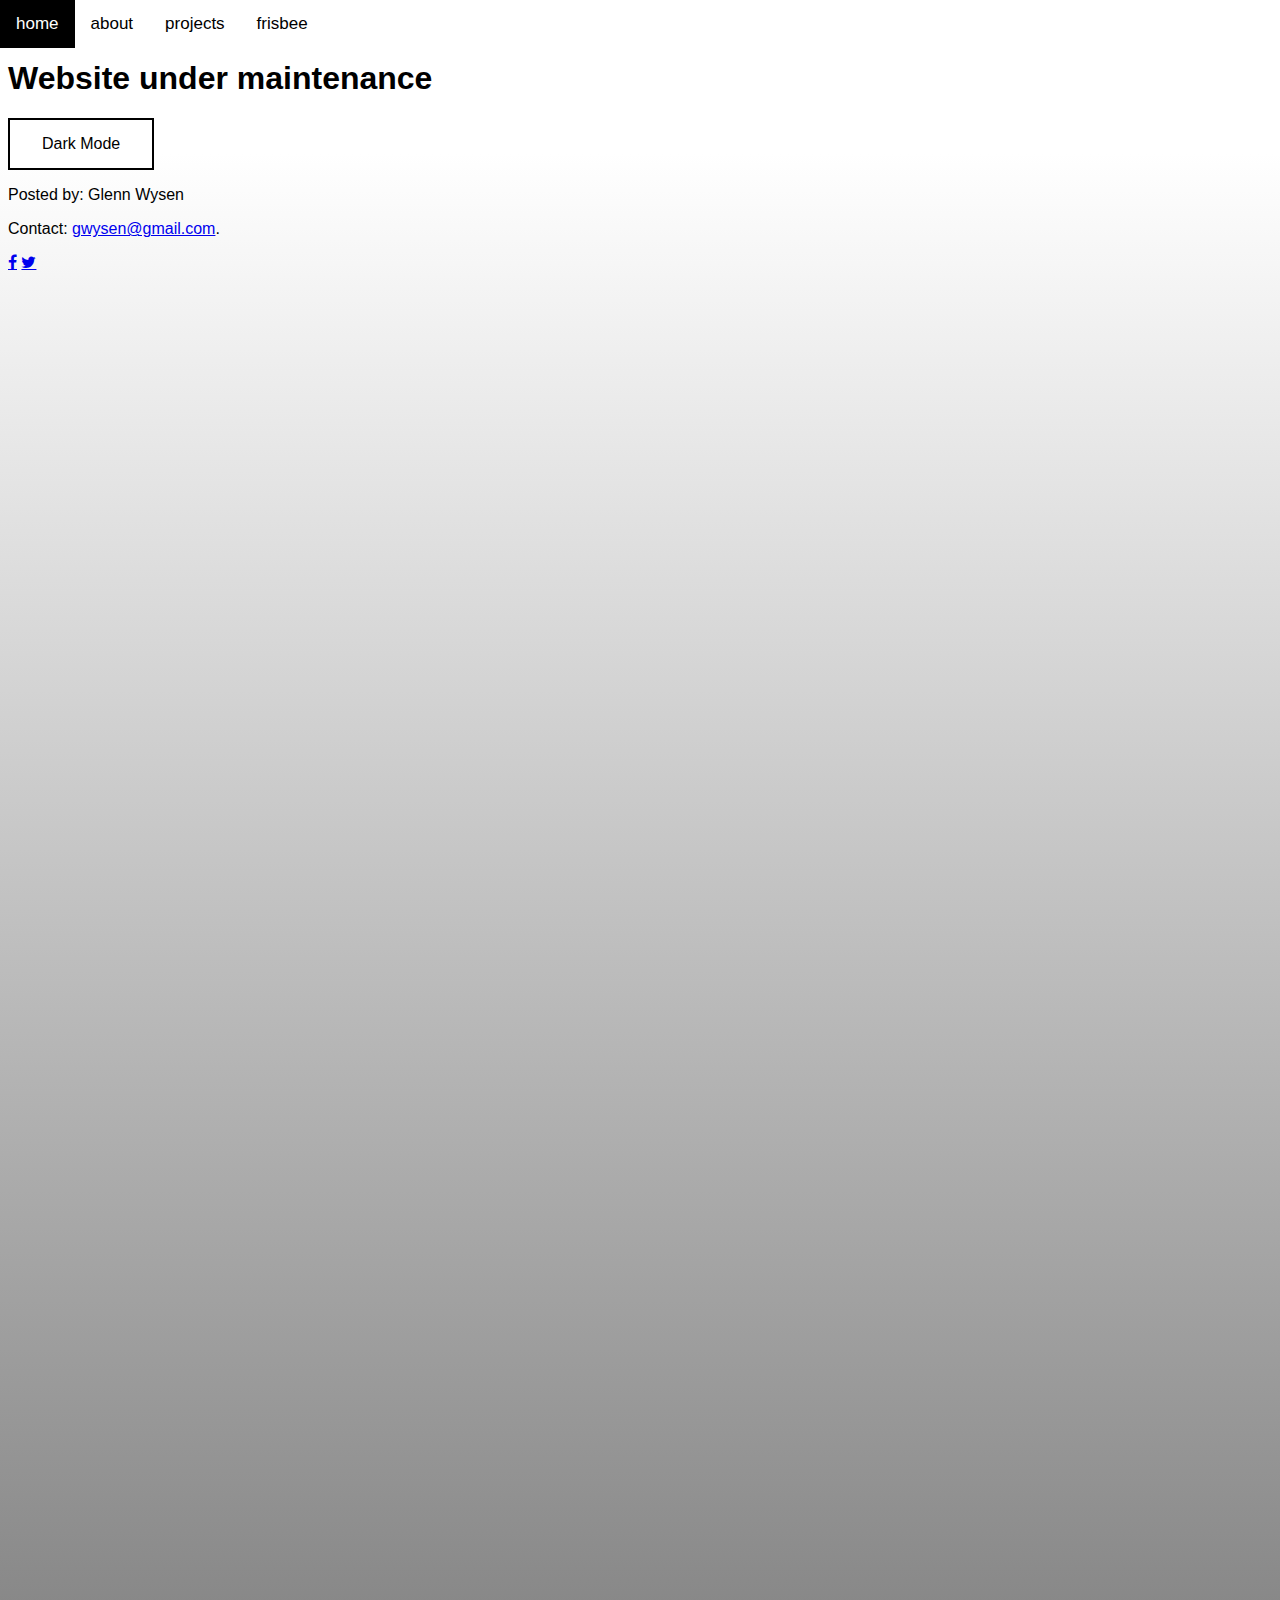
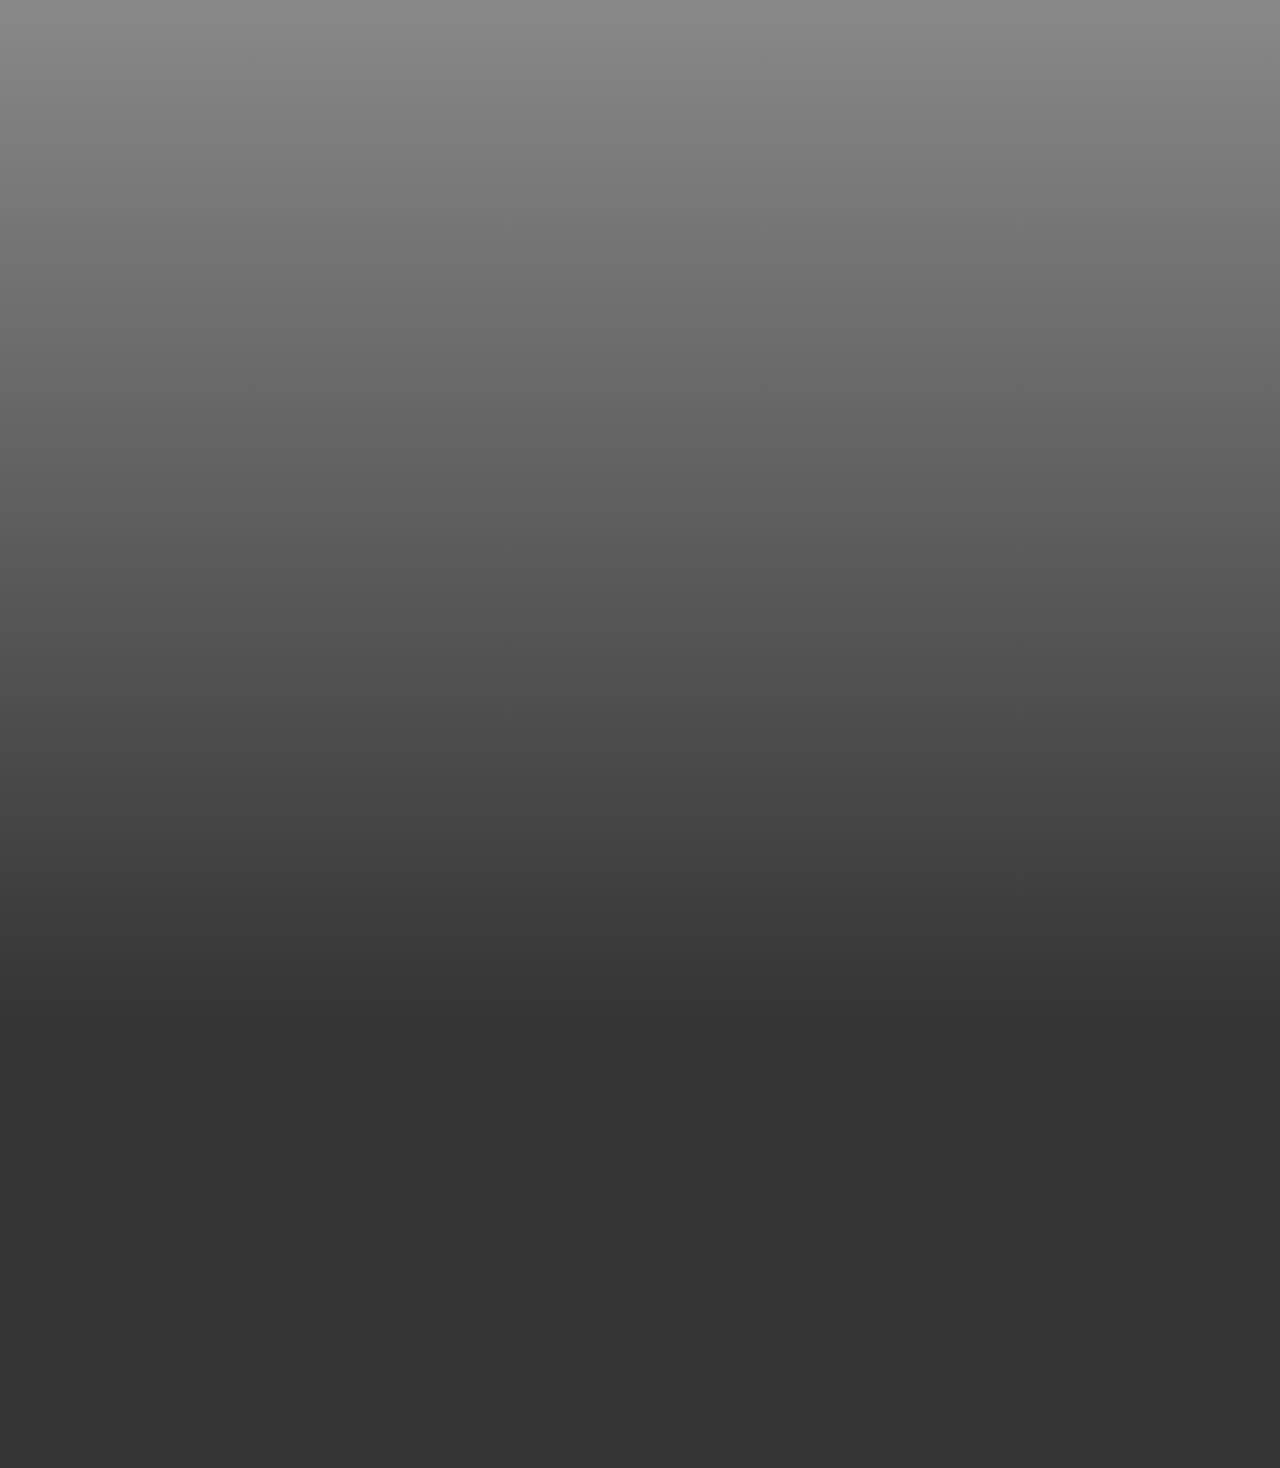
==== index.html @ 4a5d8e20 "added video, social media buttons, new dark mode" ====
<!DOCTYPE html>
<script src="app.js"></script>
<script type="text/javascript" src="styleswitcher.js"></script>
<html lang="en">
<head>
    <meta charset="UTF-8">
    <meta name="viewport" content="width=device-width, initial-scale=1.0">
    <meta http-equiv="X-UA-Compatible" content="ie=edge">
    <title>Glenn Wysen</title>
    <link rel="stylesheet" type="text/css" href="main.css" title="default" />
    <link rel="alternate stylesheet" type="text/css" href="main-dark.css" title="dark-mode" />
    <link rel="icon stylesheet" href="https://cdnjs.cloudflare.com/ajax/libs/font-awesome/4.7.0/css/font-awesome.min.css">
</head>
<body>

<!-- Nav bar -->
<link rel="burger stylesheet" href="https://cdnjs.cloudflare.com/ajax/libs/font-awesome/4.7.0/css/font-awesome.min.css">
<div class="topnav" id="myTopnav">
  <a href="index.html" class="active">home</a>
  <a href="about.html" class="inactive">about</a>
  <a href="projects.html" class="inactive">projects</a>
  <a href="frisbee.html" class="inactive">frisbee</a>
  <a href="javascript:void(0);" id="bars" class="icon" onclick="topNavResponsive()">
    <i class="fa fa-bars"></i>
  <!-- <div onscroll="topNavColor()"> -->
  </a>
</div>
<h1>Website under maintenance</h1>
<p id="date"></p>
<noscript>You need to enable JavaScript to view the full site.</noscript>

<button class="button" id="myButton" onclick="toggleMode()">Dark Mode</button>

<footer>
  <p>Posted by: Glenn Wysen</p>
  <p>Contact: <a href="mailto:gwysen@gmail.com">
  gwysen@gmail.com</a>.</p>
  <a href="#" class="fa social fa-facebook"></a>
  <a href="#" class="fa social fa-twitter"></a>
</footer>



</body>
</html>
---- main.css ----
/* CSS comments are just like multi-line JavaScript ones.*/
body {
    margin-top: 60px;
    font-family: helvetica;
    height: 3000px; /* Used to enable scrolling */
    background-image: url("images/blackbottom.png"), linear-gradient(#ffffff 5%, #353535 85.3%);
    background-repeat: no-repeat;
    background-position: right bottom;
  }
  
body.dark-mode {
  background-image: url("images/whitebottom.png"), linear-gradient(#000000 5%, #AEAEAE 85.3%);
  color: white;
}

ul {
    font-family: monospace;
  }
li {
  list-style: circle;
}

.list {
  list-style: square;
}

#date {
  font-size: 12px;
  font-style: italic;
  font-weight: bold;
}

/* Add a white background color to the top navigation */
.topnav {
  background-color: rgb(255, 255, 255);
  overflow: hidden;
  position: fixed;
  top: 0;
  left: 0;
  width: 100%;
}

/* Style the links inside the navigation bar */
.topnav a {
  float: left;
  display: block;
  color: #000000;
  text-align: center;
  padding: 14px 16px;
  text-decoration: none;
  font-size: 17px;
}

/* Change the color of links on hover */
.topnav a:hover {
  background-color: #ddd;
  color: black;
}

/* Add an active class to highlight the current page */
.topnav a.active {
  background-color: black;
  color: white;
}

.topnav .icon {
  display: none;
}

/* The "responsive" class is added to the topnav with JavaScript when the user clicks on the icon. This class makes the topnav look good on small screens (display the links vertically instead of horizontally) */
@media screen and (max-width: 600px) {
  .topnav a:not(:first-child) {display: none;}
  .topnav a:first-child {
    background-color: black;
    color: white;
  }
  .topnav a.icon {
    float: right;
    display: block;
  }
  .topnav.responsive {
    position: fixed;
    background-color: rgb(0, 0, 0);
    width: 100%;
  }
  .topnav.responsive a.active {
    font-weight: 900;
  }
  .topnav.responsive a.icon {
    position: fixed;
    right: 0;
    top: 0;
    color: white;
    margin-right: 0px;
  }
  .topnav.responsive a.icon:hover{
    background-color: rgb(54, 54, 54);
    color: white;
  }
  .topnav.responsive a {
    float: none;
    display: block;
    text-align: right;
    margin-right: 55px;
    color: white;
  }
  .topnav.responsive a:hover {
    background-color: rgb(53, 53, 53);
    color: rgb(255, 255, 255);
  }
}

.button {
  background-color: rgb(255, 255, 255);
  border: 2px solid rgb(0, 0, 0);
  color: rgb(0, 0, 0);
  padding: 15px 32px;
  text-align: center;
  text-decoration: none;
  display: inline-block;
  font-size: 16px;
  transition-duration: 0.4s;
}
.button:hover {
  background-color: rgb(0, 0, 0); 
  color: white;
}
.button.dark-mode {
  background-color: rgb(0, 0, 0);
  border: 2px solid rgb(255, 255, 255);
  color: rgb(255, 255, 255);
  padding: 15px 32px;
  text-align: center;
  text-decoration: none;
  display: inline-block;
  font-size: 16px;
  transition-duration: 0.4s;
}
.button.dark-mode:hover {
  background-color: rgb(255, 255, 255);
  color: rgb(0, 0, 0);
}


/* .myVideo{ 
  height: 500px;
}

.myVideo video{ 
  width: 100%;
  height: auto;
  position: absolute;
  left: 0;
  top: 0;
  z-index: -999;
} */
---- main-dark.css ----
:root {
  --offBlack: #222222;
}

body {
    margin-top: 60px;
    font-family: helvetica;
    height: 3000px; /* Used to enable scrolling */
    background-image: url("images/darkbottom.png"), linear-gradient(var(--offBlack) 5%, #767676 85.3%);
    background-repeat: no-repeat;
    background-position: right bottom;
    position: relative;
    color: white;
  }
ul {
  font-family: monospace;
}
li {
  list-style: circle;
}

.list {
  list-style: square;
}

#date {
  font-size: 12px;
  font-style: italic;
  font-weight: bold;
}

/* Add a white background color to the top navigation */
.topnav {
  background-color: var(--offBlack);
  overflow: hidden;
  position: fixed;
  top: 0;
  left: 0;
  width: 100%;
}

/* Style the links inside the navigation bar */
.topnav a {
  float: left;
  display: block;
  color: #ffffff;
  text-align: center;
  padding: 14px 16px;
  text-decoration: none;
  font-size: 17px;
}

/* Change the color of links on hover */
.topnav a:hover {
  background-color: var(--offBlack);
  color: rgb(255, 255, 255);
}

/* Add an active class to highlight the current page */
.topnav a.active {
  background-color: rgb(255, 255, 255);
  color: var(--offBlack);
}

.topnav .icon {
  display: none;
}

/* The "responsive" class is added to the topnav with JavaScript when the user clicks on the icon. This class makes the topnav look good on small screens (display the links vertically instead of horizontally) */
@media screen and (max-width: 600px) {
  .topnav a:not(:first-child) {display: none;}
  .topnav a:first-child {
    background-color: var(--offBlack);
    color: white;
  }
  .topnav a.icon {
    float: right;
    display: block;
  }
  .topnav.responsive {
    position: fixed;
    background-color: var(--offBlack);
    width: 100%;
  }
  .topnav.responsive a.active {
    font-weight: 900;
  }
  .topnav.responsive a.icon {
    position: fixed;
    right: 0;
    top: 0;
    color: white;
    margin-right: 0px;
  }
  .topnav.responsive a.icon:hover{
    background-color: rgb(54, 54, 54);
    color: white;
  }
  .topnav.responsive a {
    float: none;
    display: block;
    text-align: right;
    margin-right: 55px;
    color: white;
  }
  .topnav.responsive a:hover {
    background-color: rgb(53, 53, 53);
    color: rgb(255, 255, 255);
  }
}

.button {
  background-color: var(--offBlack);
  border: 2px solid rgb(255, 255, 255);
  padding: 15px 32px;
  color: white;
  text-align: center;
  text-decoration: none;
  display: inline-block;
  font-size: 16px;
  transition-duration: 0.4s;
  position: absolute;
  bottom: 0;
  right: 0;
  z-index: 1;
}
.button:hover {
  background-color: rgb(255, 255, 255);
  color: var(--offBlack);
}

footer {
  position: absolute;
  text-align: center;
  bottom:0;
  width: 100%;
  z-index: 0;
}

.myVideo{ 
  height: 500px;
}

.myVideo video{ 
  width: 100%;
  height: auto;
  position: absolute;
  left: 0;
  top: 0;
  z-index: -999;
}

.fa.social {
  padding: 20px;
  width: 20px;
  text-align: center;
  text-decoration: none;
  background: var(--offBlack);
  border-radius: 50%;
  color: white;
}

.fa:hover {
  opacity: 0.7;
}
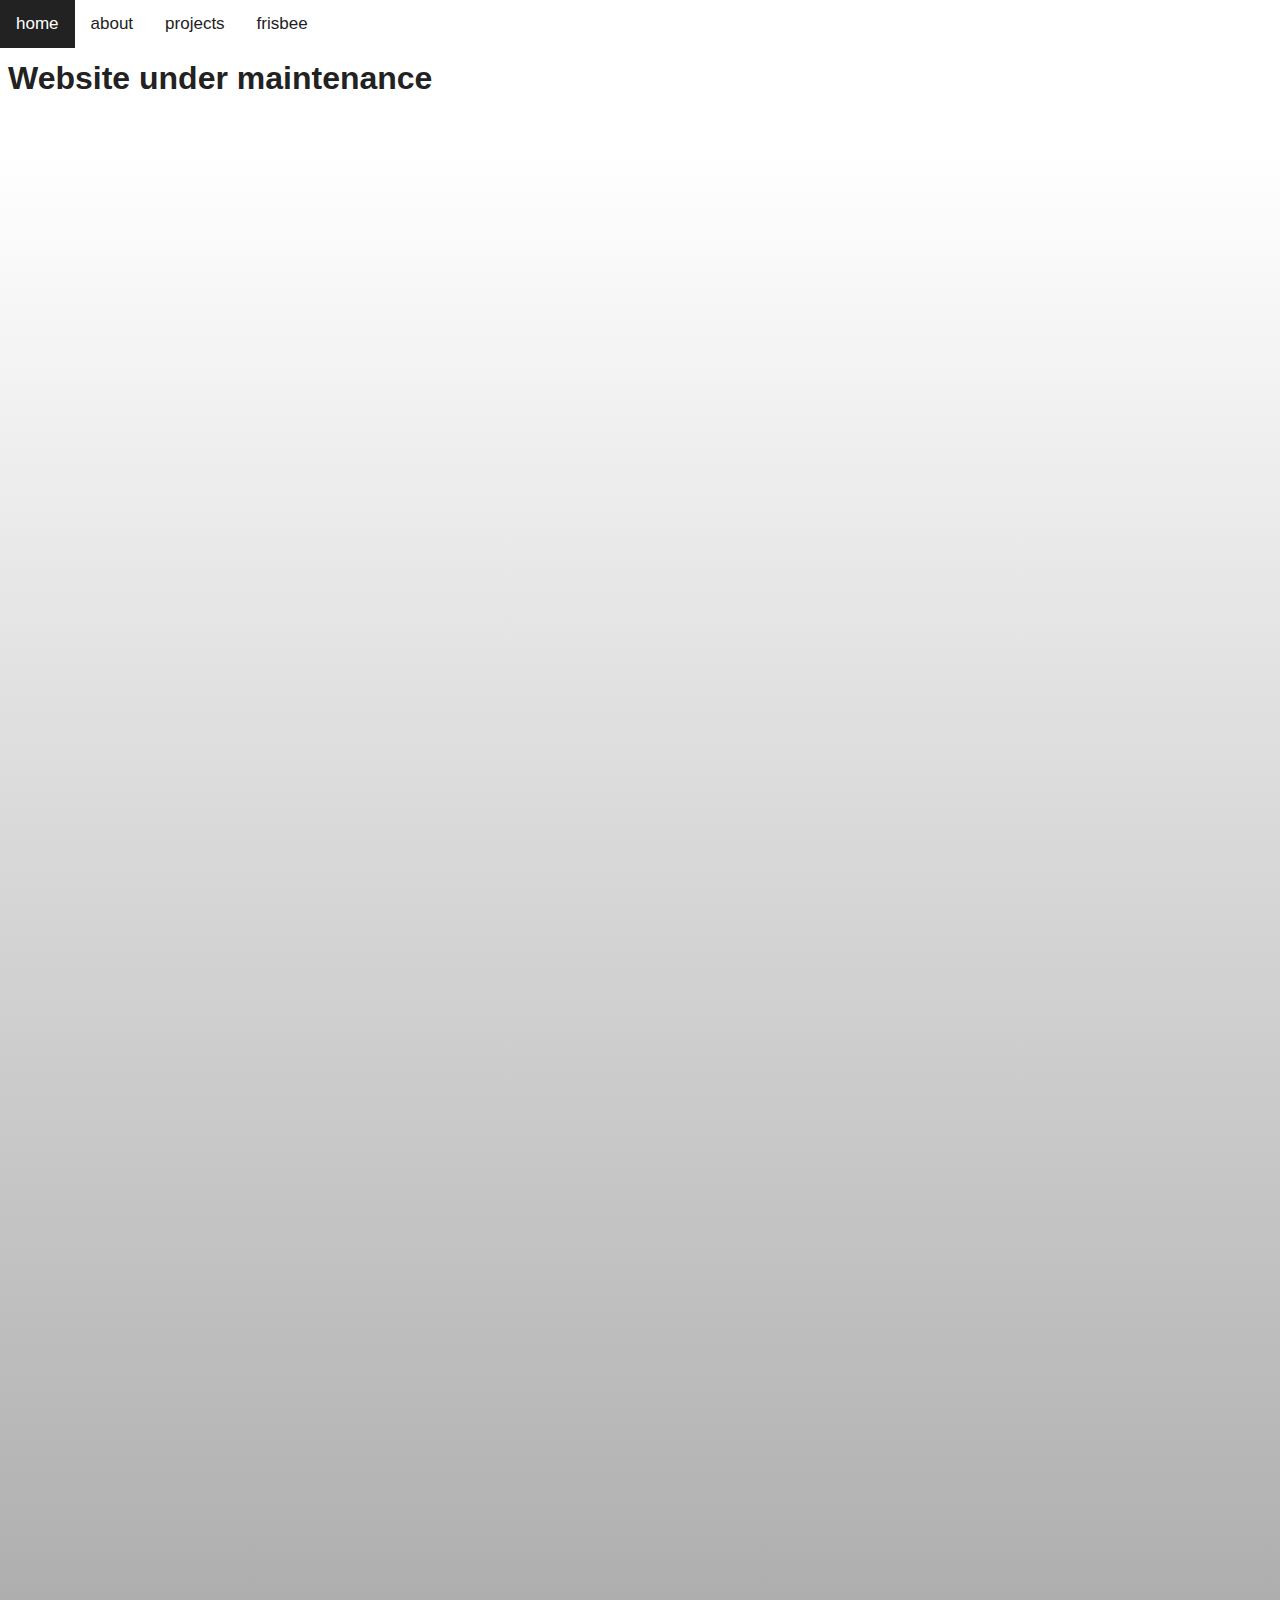
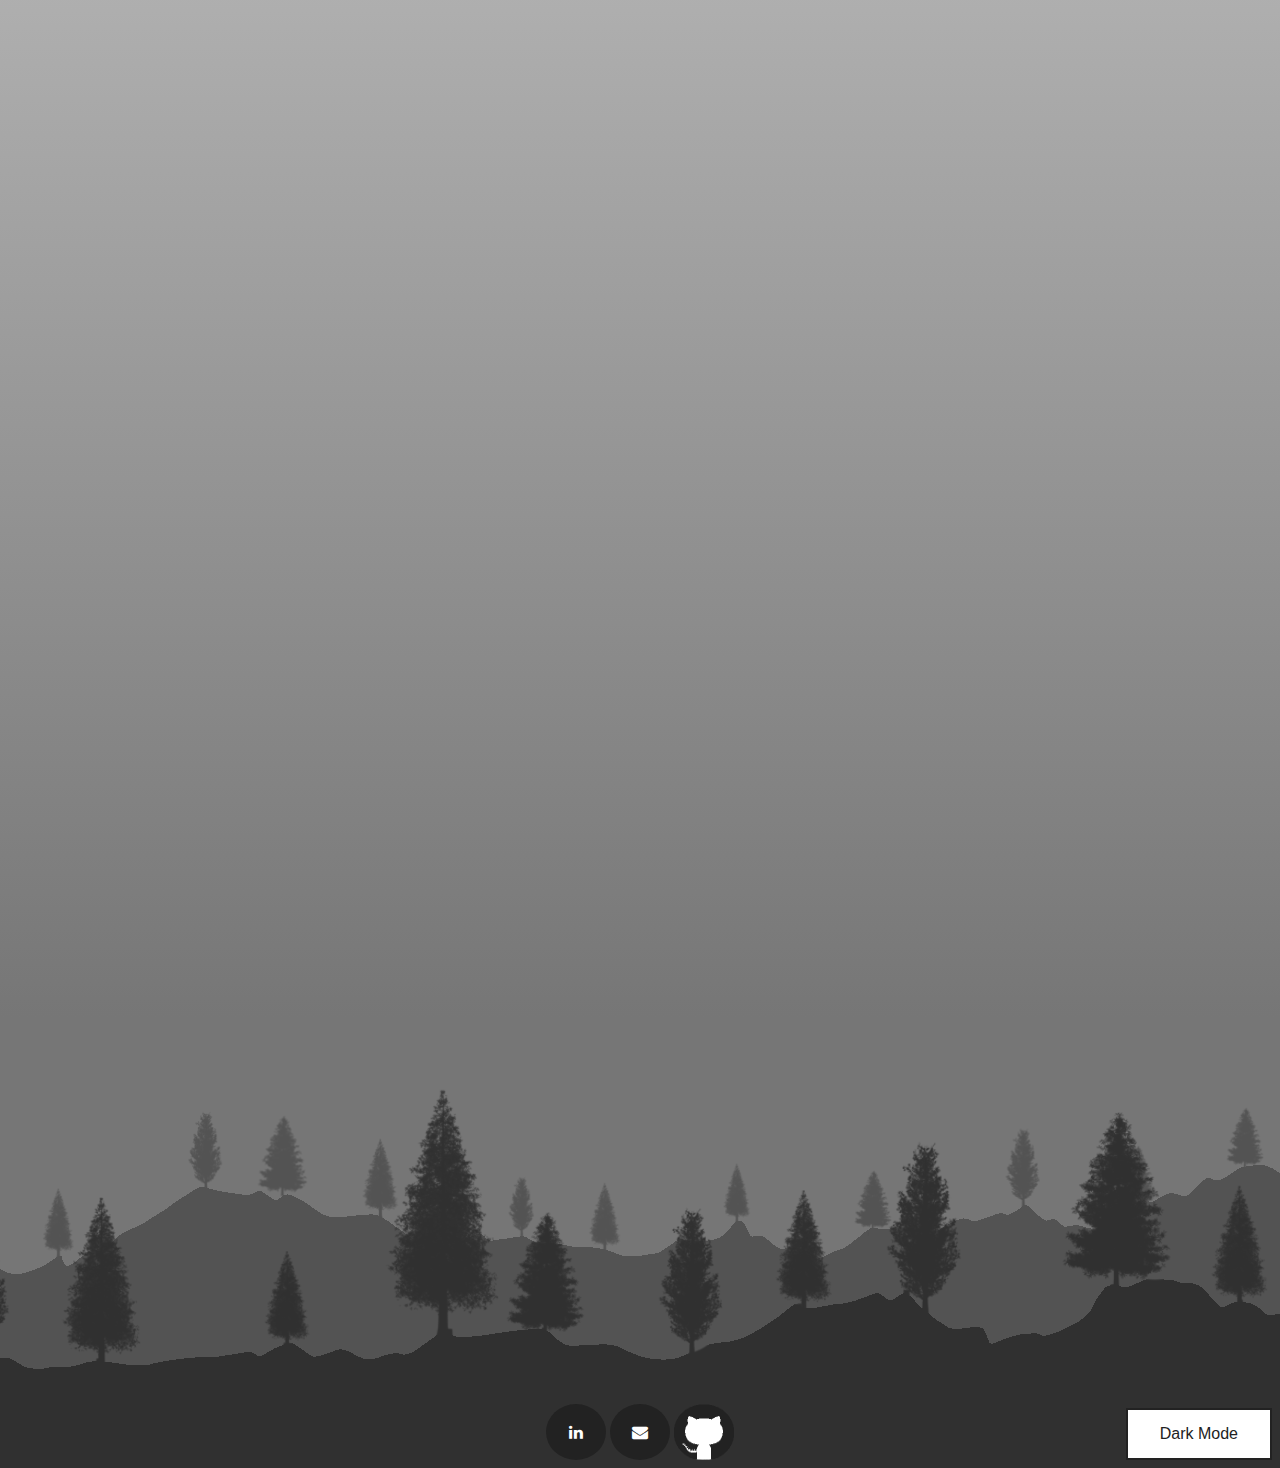
==== commit 7fd4cd24: "fixed dark mode, added social, shortened friz vid" ====
--- a/index.html
+++ b/index.html
@@ -1,6 +1,5 @@
 <!DOCTYPE html>
 <script src="app.js"></script>
-<script type="text/javascript" src="styleswitcher.js"></script>
 <html lang="en">
 <head>
     <meta charset="UTF-8">
@@ -11,8 +10,8 @@
     <link rel="alternate stylesheet" type="text/css" href="main-dark.css" title="dark-mode" />
     <link rel="icon stylesheet" href="https://cdnjs.cloudflare.com/ajax/libs/font-awesome/4.7.0/css/font-awesome.min.css">
 </head>
+
 <body>
-
 <!-- Nav bar -->
 <link rel="burger stylesheet" href="https://cdnjs.cloudflare.com/ajax/libs/font-awesome/4.7.0/css/font-awesome.min.css">
 <div class="topnav" id="myTopnav">
@@ -26,20 +25,15 @@
   </a>
 </div>
 <h1>Website under maintenance</h1>
-<p id="date"></p>
 <noscript>You need to enable JavaScript to view the full site.</noscript>
 
 <button class="button" id="myButton" onclick="toggleMode()">Dark Mode</button>
 
-<footer>
-  <p>Posted by: Glenn Wysen</p>
-  <p>Contact: <a href="mailto:gwysen@gmail.com">
-  gwysen@gmail.com</a>.</p>
-  <a href="#" class="fa social fa-facebook"></a>
-  <a href="#" class="fa social fa-twitter"></a>
+<footer id='myFooter'>
+  <a href="https://www.linkedin.com/in/glenn-wysen-4172a2159/" class="fa social fa-linkedin"></a>
+  <a href="mailto:gwysen@gmail.com" class="fa social fa-envelope"></a>
+  <a id='github' href="https://github.com/glenn2763"><img alt="github" src="images/github.png" width="60" height='56'></a>
 </footer>
-
-
 
 </body>
 </html>--- a/main.css
+++ b/main.css
@@ -1,21 +1,20 @@
-/* CSS comments are just like multi-line JavaScript ones.*/
+:root {
+  --offBlack: #222222;
+}
+
 body {
     margin-top: 60px;
     font-family: helvetica;
     height: 3000px; /* Used to enable scrolling */
-    background-image: url("images/blackbottom.png"), linear-gradient(#ffffff 5%, #353535 85.3%);
+    background-image: url("images/darkbottom.png"), linear-gradient(#ffffff 5%, #767676 85.3%);
     background-repeat: no-repeat;
     background-position: right bottom;
+    position: relative;
+    color: var(--offBlack);
   }
-  
-body.dark-mode {
-  background-image: url("images/whitebottom.png"), linear-gradient(#000000 5%, #AEAEAE 85.3%);
-  color: white;
+ul {
+  font-family: monospace;
 }
-
-ul {
-    font-family: monospace;
-  }
 li {
   list-style: circle;
 }
@@ -44,7 +43,7 @@
 .topnav a {
   float: left;
   display: block;
-  color: #000000;
+  color: var(--offBlack);
   text-align: center;
   padding: 14px 16px;
   text-decoration: none;
@@ -54,12 +53,12 @@
 /* Change the color of links on hover */
 .topnav a:hover {
   background-color: #ddd;
-  color: black;
+  color: var(--offBlack);
 }
 
 /* Add an active class to highlight the current page */
 .topnav a.active {
-  background-color: black;
+  background-color: var(--offBlack);
   color: white;
 }
 
@@ -67,11 +66,15 @@
   display: none;
 }
 
-/* The "responsive" class is added to the topnav with JavaScript when the user clicks on the icon. This class makes the topnav look good on small screens (display the links vertically instead of horizontally) */
+/* The "responsive" class is added to the topnav with JavaScript when the user clicks on the icon. This class makes the topnav 
+look good on small screens (display the links vertically instead of horizontally) */
 @media screen and (max-width: 600px) {
+  #myFooter {
+    text-align: left;
+  }
   .topnav a:not(:first-child) {display: none;}
   .topnav a:first-child {
-    background-color: black;
+    background-color: var(--offBlack);
     color: white;
   }
   .topnav a.icon {
@@ -80,7 +83,7 @@
   }
   .topnav.responsive {
     position: fixed;
-    background-color: rgb(0, 0, 0);
+    background-color: var(--offBlack);
     width: 100%;
   }
   .topnav.responsive a.active {
@@ -112,37 +115,33 @@
 
 .button {
   background-color: rgb(255, 255, 255);
-  border: 2px solid rgb(0, 0, 0);
-  color: rgb(0, 0, 0);
+  border: 2px solid var(--offBlack);
+  color: var(--offBlack);
   padding: 15px 32px;
   text-align: center;
   text-decoration: none;
   display: inline-block;
   font-size: 16px;
   transition-duration: 0.4s;
+  position: absolute;
+  bottom: 0;
+  right: 0;
+  z-index: 1;
 }
 .button:hover {
-  background-color: rgb(0, 0, 0); 
+  background-color: var(--offBlack); 
   color: white;
 }
-.button.dark-mode {
-  background-color: rgb(0, 0, 0);
-  border: 2px solid rgb(255, 255, 255);
-  color: rgb(255, 255, 255);
-  padding: 15px 32px;
+
+footer {
+  position: absolute;
   text-align: center;
-  text-decoration: none;
-  display: inline-block;
-  font-size: 16px;
-  transition-duration: 0.4s;
-}
-.button.dark-mode:hover {
-  background-color: rgb(255, 255, 255);
-  color: rgb(0, 0, 0);
+  bottom: 0;
+  width: 100%;
+  z-index: 0;
 }
 
-
-/* .myVideo{ 
+.myVideo{ 
   height: 500px;
 }
 
@@ -153,4 +152,24 @@
   left: 0;
   top: 0;
   z-index: -999;
-} */+}
+
+.fa.social {
+  padding: 20px;
+  width: 20px;
+  text-align: center;
+  text-decoration: none;
+  background: var(--offBlack);
+  border-radius: 50%;
+  color: white;
+}
+#github {
+  position: relative;
+  bottom: -22px;
+}
+#github:hover {
+  opacity: 0.7;
+}
+.fa:hover {
+  opacity: 0.7;
+}
--- a/main-dark.css
+++ b/main-dark.css
@@ -68,8 +68,15 @@
 
 /* The "responsive" class is added to the topnav with JavaScript when the user clicks on the icon. This class makes the topnav look good on small screens (display the links vertically instead of horizontally) */
 @media screen and (max-width: 600px) {
+  #myFooter {
+    text-align: left;
+  }
   .topnav a:not(:first-child) {display: none;}
   .topnav a:first-child {
+    background-color: white;
+    color: var(--offBlack);
+  }
+  .topnav.responsive a:first-child {
     background-color: var(--offBlack);
     color: white;
   }
@@ -84,6 +91,8 @@
   }
   .topnav.responsive a.active {
     font-weight: 900;
+    background: var(--offBlack);
+    color: white;
   }
   .topnav.responsive a.icon {
     position: fixed;
@@ -159,7 +168,13 @@
   border-radius: 50%;
   color: white;
 }
-
+#github {
+  position: relative;
+  bottom: -22px;
+}
+#github:hover {
+  opacity: 0.7;
+}
 .fa:hover {
   opacity: 0.7;
 }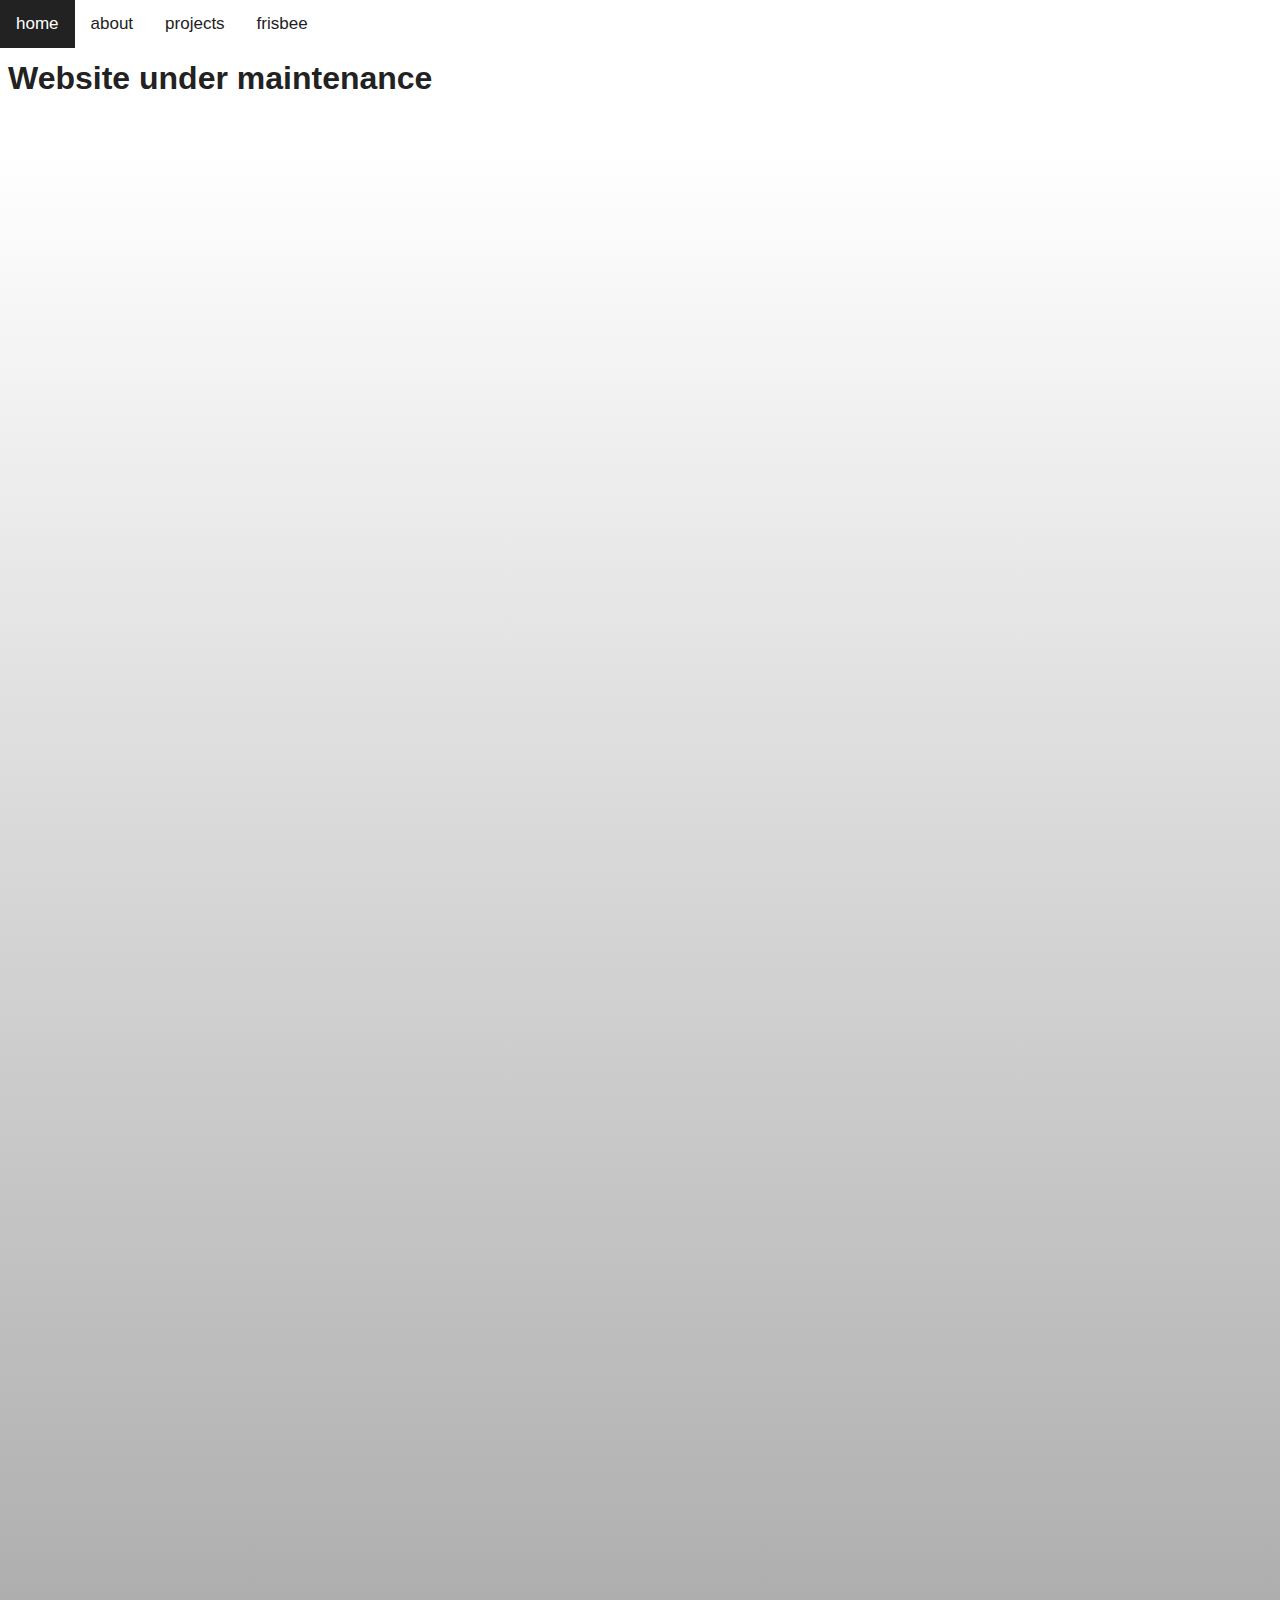
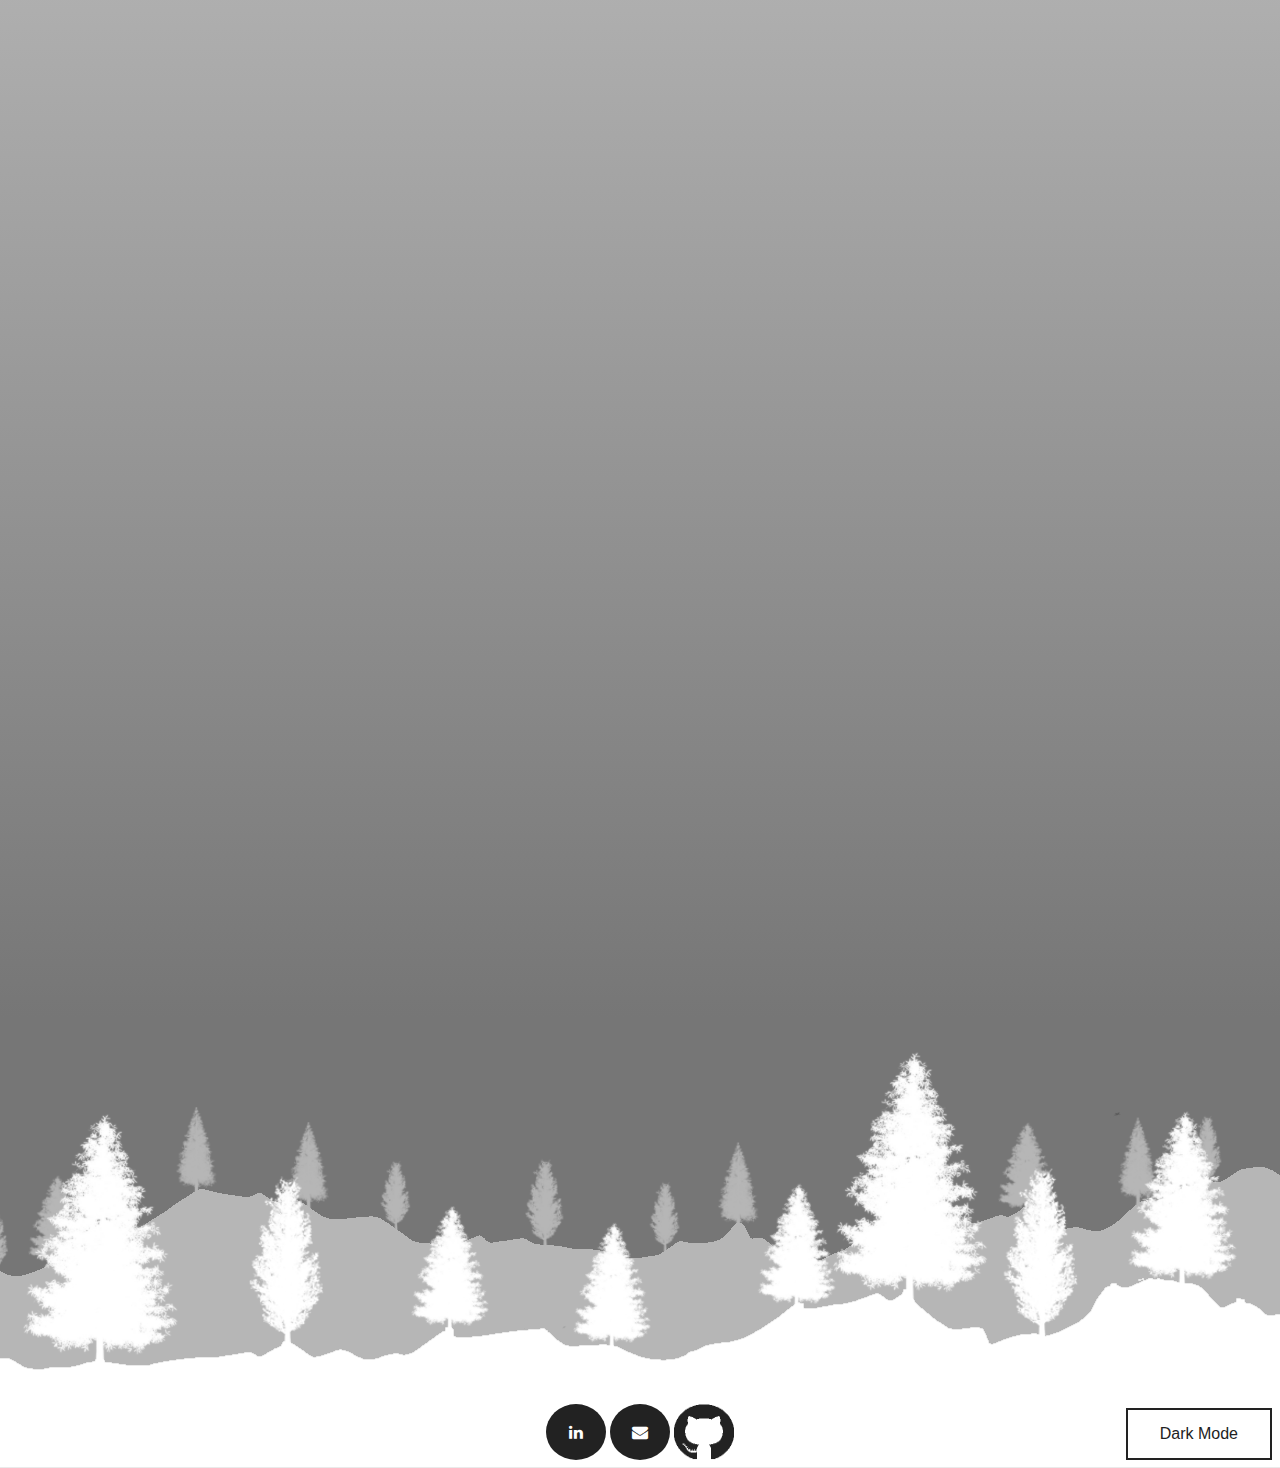
==== commit b663cee2: "added favicon and consistent bacground scroll" ====
--- a/index.html
+++ b/index.html
@@ -1,5 +1,4 @@
 <!DOCTYPE html>
-<script src="app.js"></script>
 <html lang="en">
 <head>
     <meta charset="UTF-8">
@@ -9,6 +8,9 @@
     <link rel="stylesheet" type="text/css" href="main.css" title="default" />
     <link rel="alternate stylesheet" type="text/css" href="main-dark.css" title="dark-mode" />
     <link rel="icon stylesheet" href="https://cdnjs.cloudflare.com/ajax/libs/font-awesome/4.7.0/css/font-awesome.min.css">
+    <script src="app.js"></script>
+    <link rel="shortcut icon" href="images/favicon.ico"> 
+    <link rel="apple-touch-icon" href="images/favicon.ico"> 
 </head>
 
 <body>
@@ -35,5 +37,7 @@
   <a id='github' href="https://github.com/glenn2763"><img alt="github" src="images/github.png" width="60" height='56'></a>
 </footer>
 
+<script>checkButton()</script>
+
 </body>
 </html>--- a/main.css
+++ b/main.css
@@ -6,12 +6,19 @@
     margin-top: 60px;
     font-family: helvetica;
     height: 3000px; /* Used to enable scrolling */
-    background-image: url("images/darkbottom.png"), linear-gradient(#ffffff 5%, #767676 85.3%);
+    background: white;
+    background-image: url("images/whitebottom.png"), linear-gradient(#ffffff 5%, #767676 85.3%);
     background-repeat: no-repeat;
     background-position: right bottom;
     position: relative;
     color: var(--offBlack);
-  }
+}
+
+body.vidBody {
+  margin-left: 0;
+  margin-right: 0;
+}
+
 ul {
   font-family: monospace;
 }
--- a/main-dark.css
+++ b/main-dark.css
@@ -5,13 +5,20 @@
 body {
     margin-top: 60px;
     font-family: helvetica;
-    height: 3000px; /* Used to enable scrolling */
-    background-image: url("images/darkbottom.png"), linear-gradient(var(--offBlack) 5%, #767676 85.3%);
+    height: 3000px; 
+    background: var(--offBlack);
+    background-image: url("images/22bottom.png"), linear-gradient(var(--offBlack) 5%, #767676 85.3%);
     background-repeat: no-repeat;
     background-position: right bottom;
     position: relative;
     color: white;
-  }
+}
+
+body.vidBody {
+  margin-left: 0;
+  margin-right: 0;
+}
+
 ul {
   font-family: monospace;
 }
@@ -146,11 +153,11 @@
   z-index: 0;
 }
 
-.myVideo{ 
+.myVideo { 
   height: 500px;
 }
 
-.myVideo video{ 
+.myVideo video { 
   width: 100%;
   height: auto;
   position: absolute;
@@ -177,4 +184,4 @@
 }
 .fa:hover {
   opacity: 0.7;
-}+}
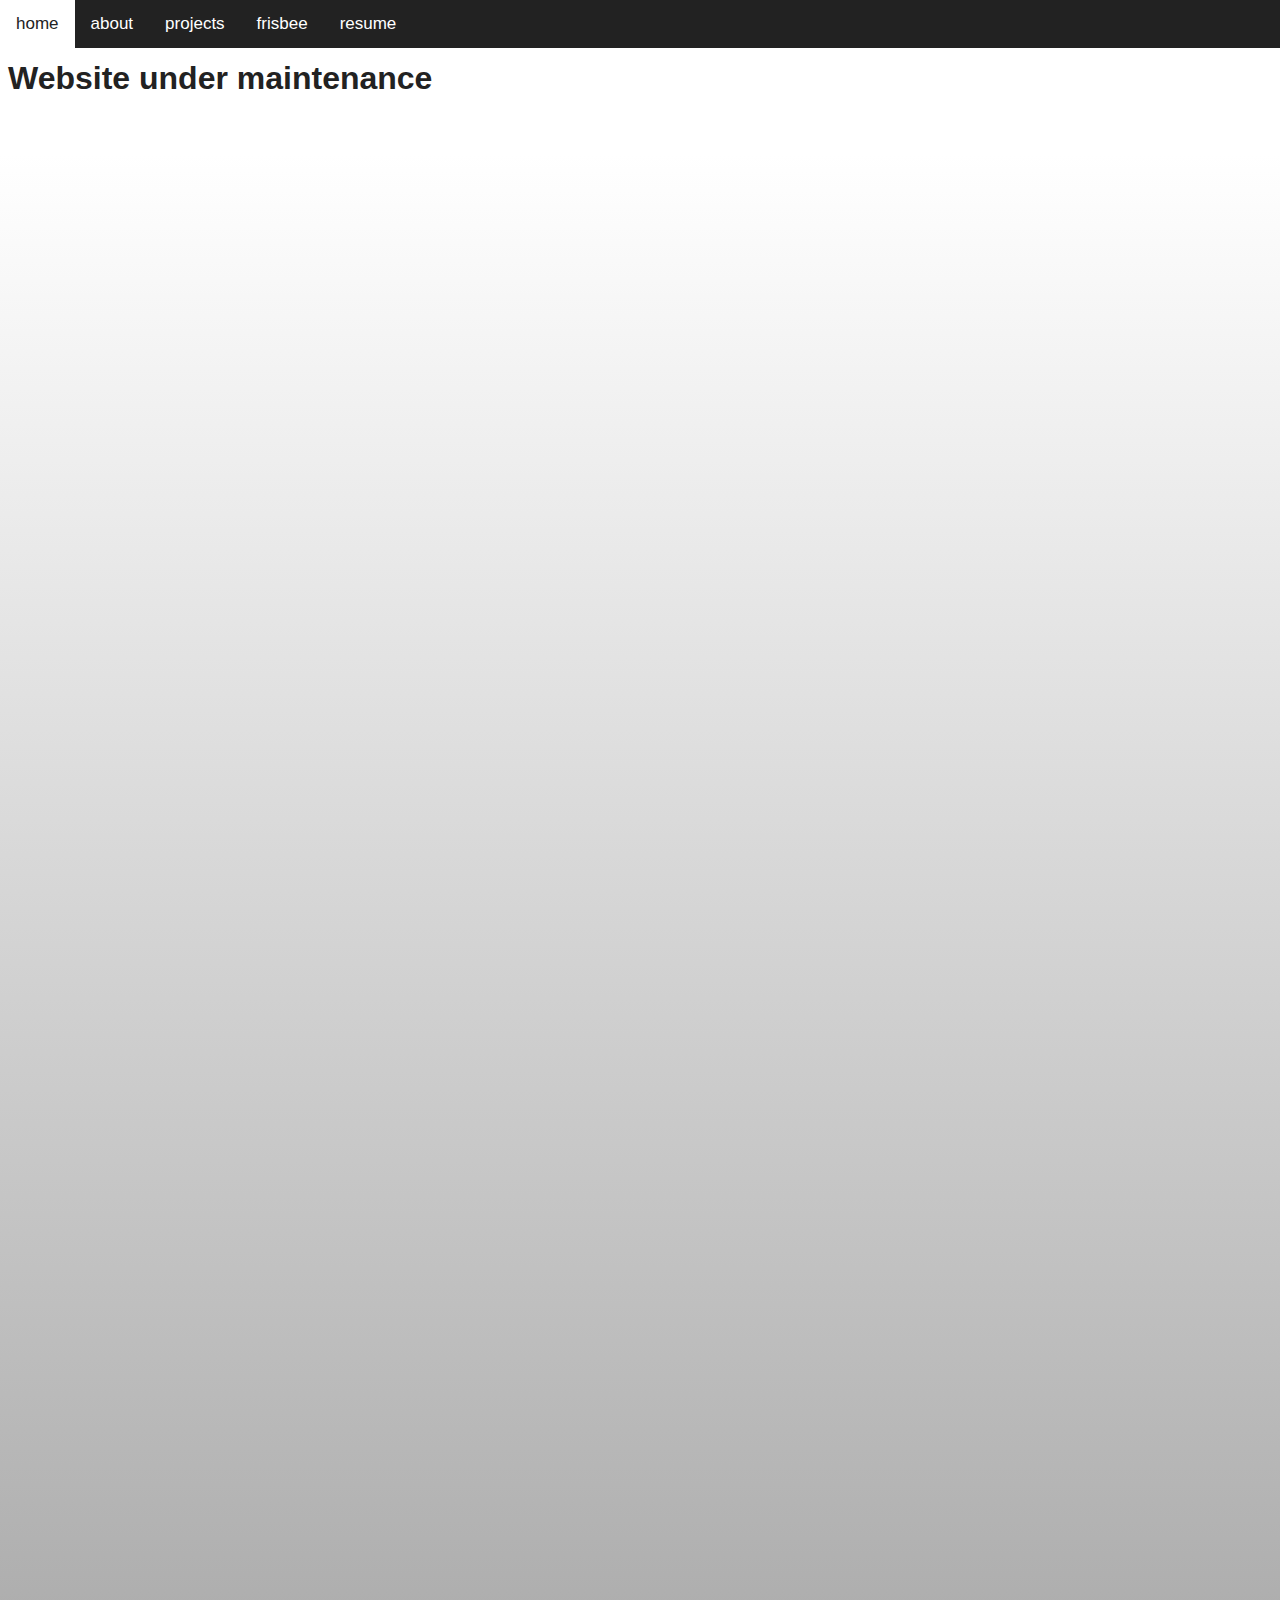
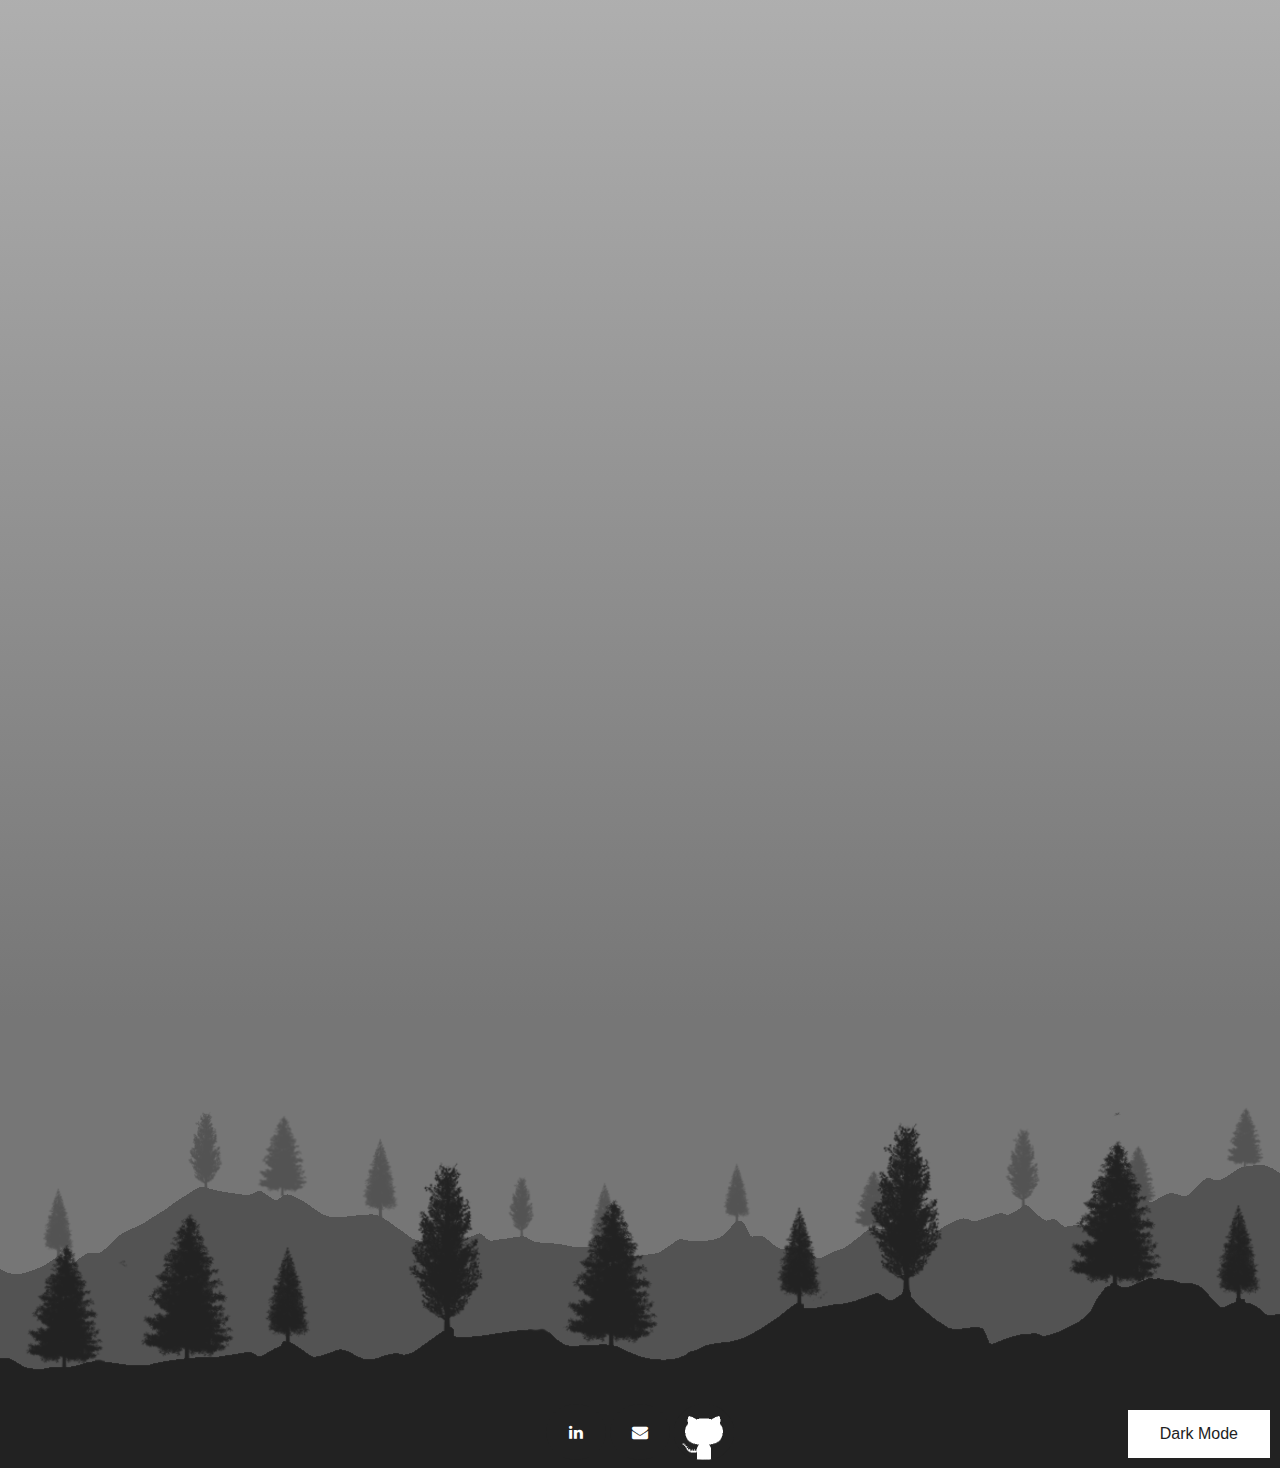
==== commit 1925fc54: "added resume" ====
--- a/index.html
+++ b/index.html
@@ -21,6 +21,7 @@
   <a href="about.html" class="inactive">about</a>
   <a href="projects.html" class="inactive">projects</a>
   <a href="frisbee.html" class="inactive">frisbee</a>
+  <a href="resume.html" class="inactive">resume</a>
   <a href="javascript:void(0);" id="bars" class="icon" onclick="topNavResponsive()">
     <i class="fa fa-bars"></i>
   <!-- <div onscroll="topNavColor()"> -->
--- a/main.css
+++ b/main.css
@@ -5,11 +5,11 @@
 body {
     margin-top: 60px;
     font-family: helvetica;
+    background: var(--offBlack);
     height: 3000px; /* Used to enable scrolling */
-    background: white;
-    background-image: url("images/whitebottom.png"), linear-gradient(#ffffff 5%, #767676 85.3%);
+    background-image: url("images/22bottom.png"), linear-gradient(#ffffff 5%, #767676 85.3%);
     background-repeat: no-repeat;
-    background-position: right bottom;
+    background-position: 100% 100%;
     position: relative;
     color: var(--offBlack);
 }
@@ -36,9 +36,8 @@
   font-weight: bold;
 }
 
-/* Add a white background color to the top navigation */
 .topnav {
-  background-color: rgb(255, 255, 255);
+  background-color: var(--offBlack);
   overflow: hidden;
   position: fixed;
   top: 0;
@@ -50,7 +49,7 @@
 .topnav a {
   float: left;
   display: block;
-  color: var(--offBlack);
+  color: #ffffff;
   text-align: center;
   padding: 14px 16px;
   text-decoration: none;
@@ -59,14 +58,14 @@
 
 /* Change the color of links on hover */
 .topnav a:hover {
-  background-color: #ddd;
-  color: var(--offBlack);
+  background-color: var(--offBlack);
+  color: rgb(255, 255, 255);
 }
 
 /* Add an active class to highlight the current page */
 .topnav a.active {
-  background-color: var(--offBlack);
-  color: white;
+  background-color: rgb(255, 255, 255);
+  color: var(--offBlack);
 }
 
 .topnav .icon {
@@ -81,6 +80,10 @@
   }
   .topnav a:not(:first-child) {display: none;}
   .topnav a:first-child {
+    background-color: white;
+    color: var(--offBlack);
+  }
+  .topnav.responsive a:first-child {
     background-color: var(--offBlack);
     color: white;
   }
@@ -95,6 +98,8 @@
   }
   .topnav.responsive a.active {
     font-weight: 900;
+    background: var(--offBlack);
+    color: white;
   }
   .topnav.responsive a.icon {
     position: fixed;
--- a/main-dark.css
+++ b/main-dark.css
@@ -36,7 +36,6 @@
   font-weight: bold;
 }
 
-/* Add a white background color to the top navigation */
 .topnav {
   background-color: var(--offBlack);
   overflow: hidden;
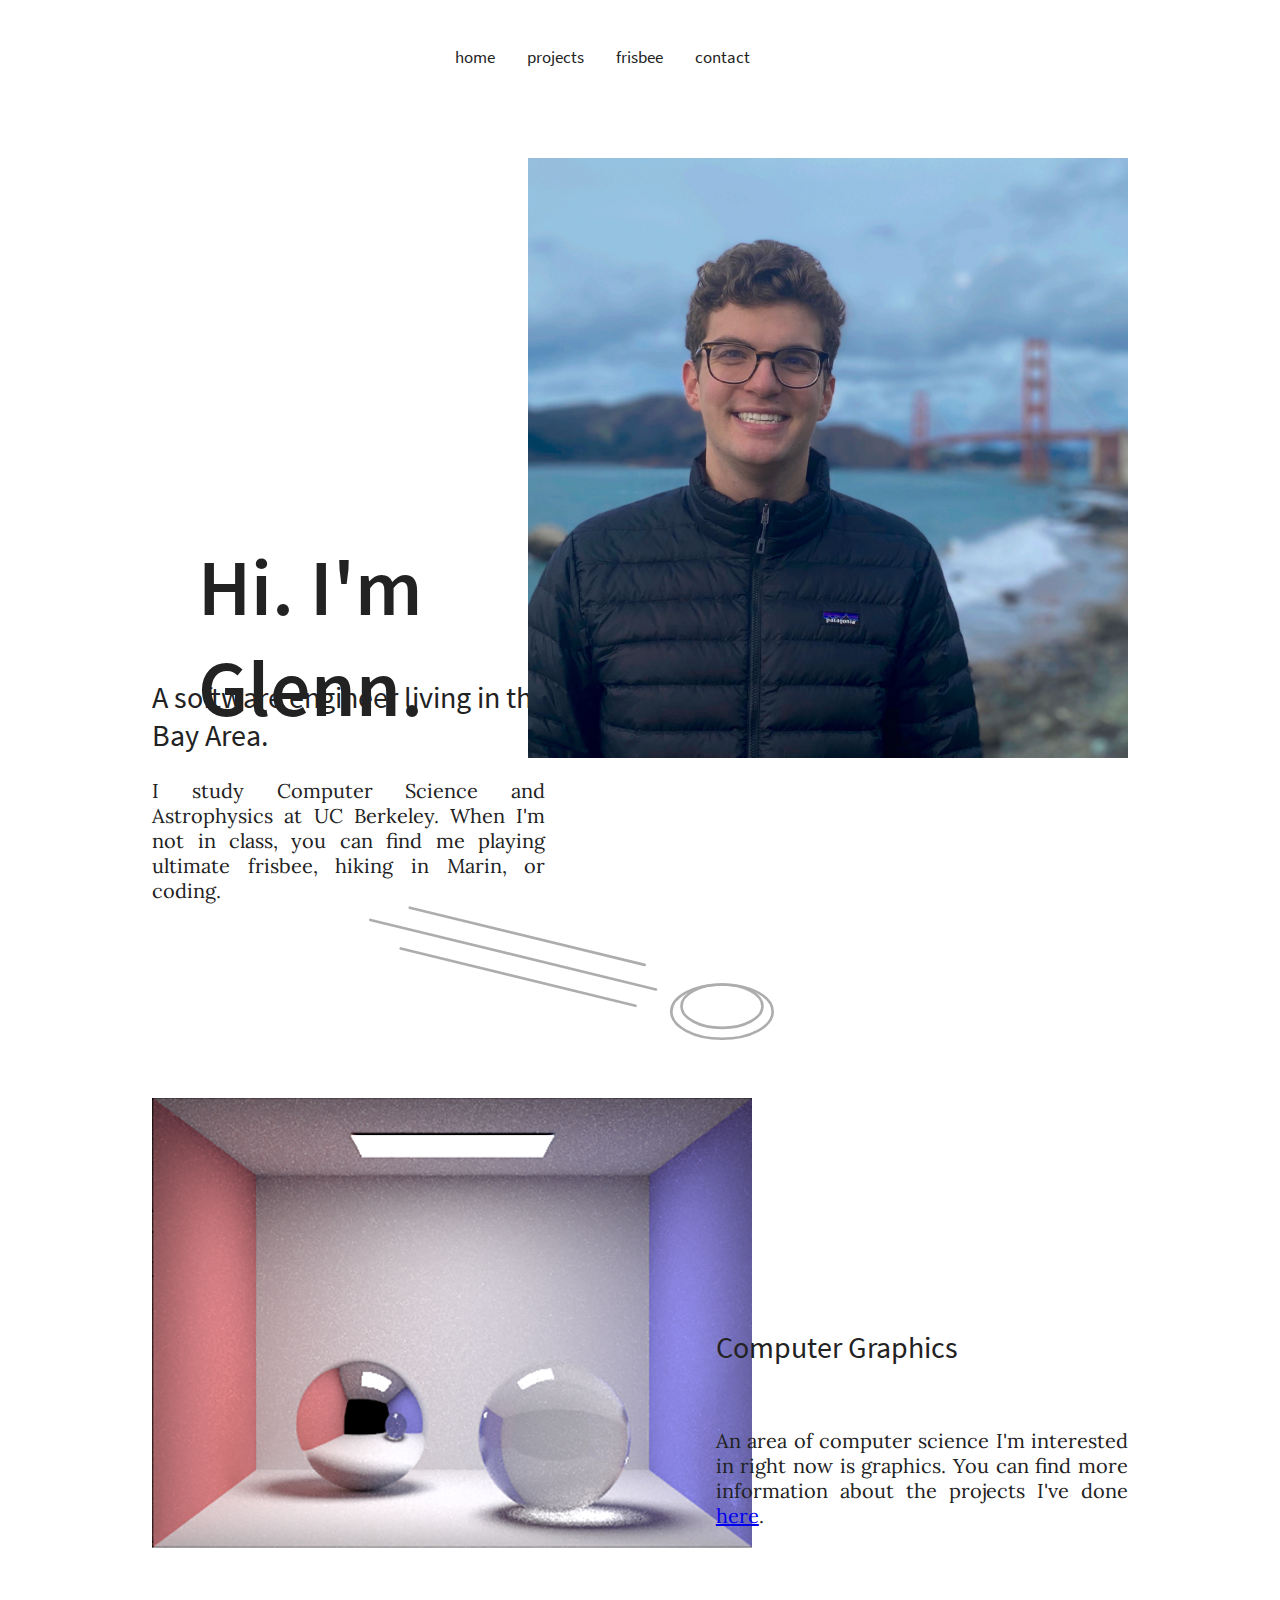
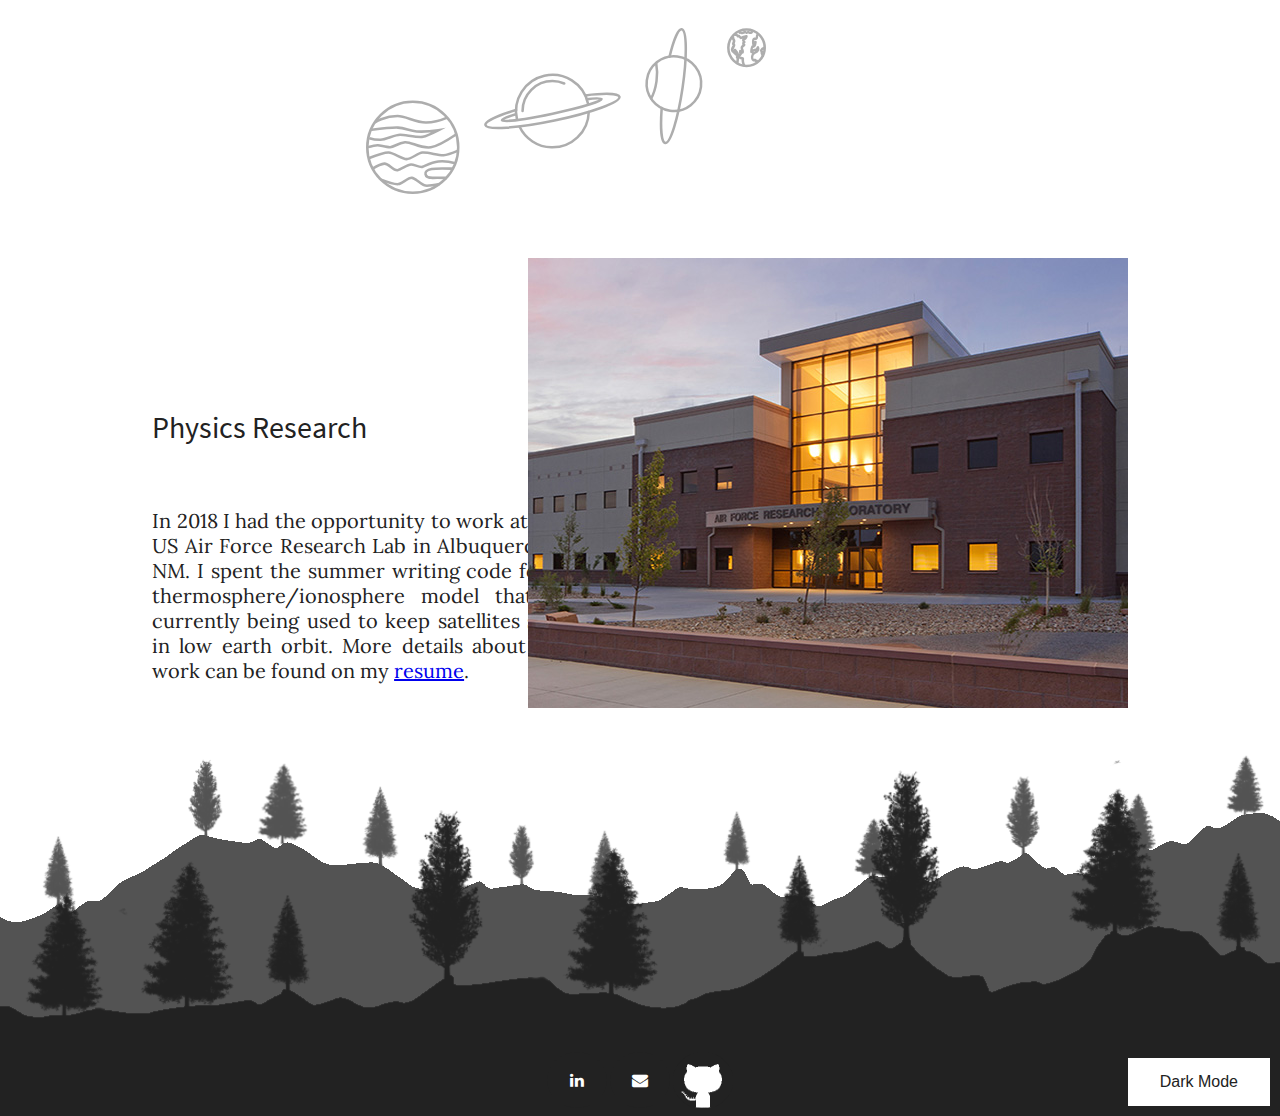
==== commit a1390dfa: "redesigned whole website" ====
--- a/index.html
+++ b/index.html
@@ -8,6 +8,7 @@
     <link rel="stylesheet" type="text/css" href="main.css" title="default" />
     <link rel="alternate stylesheet" type="text/css" href="main-dark.css" title="dark-mode" />
     <link rel="icon stylesheet" href="https://cdnjs.cloudflare.com/ajax/libs/font-awesome/4.7.0/css/font-awesome.min.css">
+    <script src="https://ajax.googleapis.com/ajax/libs/jquery/3.4.1/jquery.min.js"></script>
     <script src="app.js"></script>
     <link rel="shortcut icon" href="images/favicon.ico"> 
     <link rel="apple-touch-icon" href="images/favicon.ico"> 
@@ -18,17 +19,60 @@
 <link rel="burger stylesheet" href="https://cdnjs.cloudflare.com/ajax/libs/font-awesome/4.7.0/css/font-awesome.min.css">
 <div class="topnav" id="myTopnav">
   <a href="index.html" class="active">home</a>
-  <a href="about.html" class="inactive">about</a>
   <a href="projects.html" class="inactive">projects</a>
   <a href="frisbee.html" class="inactive">frisbee</a>
-  <a href="resume.html" class="inactive">resume</a>
+  <a href="contact.html" class="inactive">contact</a>
   <a href="javascript:void(0);" id="bars" class="icon" onclick="topNavResponsive()">
     <i class="fa fa-bars"></i>
   <!-- <div onscroll="topNavColor()"> -->
   </a>
 </div>
-<h1>Website under maintenance</h1>
 <noscript>You need to enable JavaScript to view the full site.</noscript>
+<div>
+  <p class="bigIntroText">
+    Hi. I'm Glenn.
+  </p>
+  <p class="introText">
+    A software engineer living in the Bay Area.
+  </p>
+  <p class="smallIntroText">
+    I study Computer Science and Astrophysics at UC Berkeley. When I'm not in class, you can find me playing ultimate 
+    frisbee, hiking in Marin, or coding.
+  </p>
+  <img src="images/glenn.JPG" alt="Glenn Bridge" class="profileImage">
+</div>
+
+<img src="images/frisbee.svg" alt="transition" class="frisbeeImage">
+
+<div class="fadein">
+  <img src="images/spheres.png">
+  <img src="images/supersample.png">
+  <img src="images/normalizedPot.png">
+  <img src="images/lucy.png">
+</div>
+
+<p class="graphicsTitle">
+  Computer Graphics
+</p>
+<p class="graphicsText">
+  An area of computer science I'm interested in right now is graphics. You can find more information about the projects I've 
+  done <a href="projects.html">here</a>. 
+</p>
+
+<img src="images/planets.svg" alt="transition" class="planetsImage">
+
+<p class="workTitle">
+  Physics Research
+</p>
+
+<p class="workText">
+  In 2018 I had the opportunity to work at the US Air Force Research Lab in Albuquerque, NM. I spent the summer writing code 
+  for a thermosphere/ionosphere model that is currently being used to keep satellites safe in low earth orbit. More details 
+  about my work can be found on my <a href="Resume.pdf">resume</a>.
+</p>
+
+<img src="images/afrl.jpg" alt="transition" class="workImage">
+
 
 <button class="button" id="myButton" onclick="toggleMode()">Dark Mode</button>
 
@@ -39,6 +83,5 @@
 </footer>
 
 <script>checkButton()</script>
-
 </body>
 </html>--- a/main.css
+++ b/main.css
@@ -2,34 +2,30 @@
   --offBlack: #222222;
 }
 
+@font-face {
+  font-family: titles;
+  src: url("fonts/Title.ttf");
+}
+@font-face {
+  font-family: subtitles;
+  src: url("fonts/Subtitle.ttf");
+}
+@font-face {
+  font-family: bodyText;
+  src: url("fonts/Lora.ttf");
+}
+
 body {
-    margin-top: 60px;
-    font-family: helvetica;
-    background: var(--offBlack);
-    height: 3000px; /* Used to enable scrolling */
-    background-image: url("images/22bottom.png"), linear-gradient(#ffffff 5%, #767676 85.3%);
+    font-family: subtitles, sans-serif;
+    background: white;
+    height: 2700px;
+    background-image: url("images/22bottom.png");
     background-repeat: no-repeat;
     background-position: 100% 100%;
     position: relative;
     color: var(--offBlack);
 }
 
-body.vidBody {
-  margin-left: 0;
-  margin-right: 0;
-}
-
-ul {
-  font-family: monospace;
-}
-li {
-  list-style: circle;
-}
-
-.list {
-  list-style: square;
-}
-
 #date {
   font-size: 12px;
   font-style: italic;
@@ -37,23 +33,22 @@
 }
 
 .topnav {
-  background-color: var(--offBlack);
   overflow: hidden;
-  position: fixed;
-  top: 0;
-  left: 0;
-  width: 100%;
+  float: none;
+  position: absolute;
+  right: 40%;
 }
 
 /* Style the links inside the navigation bar */
 .topnav a {
   float: left;
   display: block;
-  color: #ffffff;
+  color: var(--offBlack);
   text-align: center;
-  padding: 14px 16px;
+  padding: 38px 16px;
   text-decoration: none;
   font-size: 17px;
+  font-family: subtitles, sans-serif;
 }
 
 /* Change the color of links on hover */
@@ -140,6 +135,7 @@
   right: 0;
   z-index: 1;
 }
+
 .button:hover {
   background-color: var(--offBlack); 
   color: white;
@@ -151,19 +147,6 @@
   bottom: 0;
   width: 100%;
   z-index: 0;
-}
-
-.myVideo{ 
-  height: 500px;
-}
-
-.myVideo video{ 
-  width: 100%;
-  height: auto;
-  position: absolute;
-  left: 0;
-  top: 0;
-  z-index: -999;
 }
 
 .fa.social {
@@ -175,13 +158,244 @@
   border-radius: 50%;
   color: white;
 }
+
 #github {
   position: relative;
   bottom: -22px;
 }
+
 #github:hover {
   opacity: 0.7;
 }
+
 .fa:hover {
   opacity: 0.7;
 }
+
+/* ------------------------------- Home page -------------------------------*/
+
+.profileImage {
+  position: absolute;
+  top: 150px; 
+  right: 11.4%;
+  width: 100%;
+  height: auto;
+  max-width: 600px;
+}
+
+.bigIntroText {
+  position: absolute;
+  font-family: titles, sans-serif;
+  font-size: 80px;
+  top: 448px;
+  left: 15%;
+  right: 56%;
+}
+
+.introText {
+  position: absolute;
+  font-family: subtitles, sans-serif;
+  font-size: 30px;
+  top: 640px;
+  left: 11.4%;
+  right: 56%;
+}
+
+.smallIntroText {
+  position: absolute;
+  font-family: bodyText, sans-serif;
+  font-size: 20px;
+  top: 750px;
+  left: 11.4%;
+  right: 57.5%;
+  text-align: justify;
+}
+
+.frisbeeImage {
+  position: absolute;
+  transform: scaleX(-1);
+  top: 820px;
+  right: 35%;
+  width: 100%;
+  height: auto;
+  max-width: 600px;
+}
+
+.fadein {
+  position: absolute;
+  top: 1090px;
+  left: 11.4%;
+}
+
+.fadein img {
+  position:absolute;
+  left:0;
+  top:0;
+}
+
+.graphicsTitle {
+  position: absolute;
+  font-family: subtitles, sans-serif;
+  font-size: 30px;
+  top: 1290px;
+  left: 56%;
+  right: 11.4%;
+}
+
+.graphicsText {
+  position: absolute;
+  font-family: bodyText, sans-serif;
+  font-size: 20px;
+  top: 1400px;
+  left: 56%;
+  right: 11.4%;
+  text-align: justify;
+}
+
+.planetsImage {
+  position: absolute;
+  top: 1620px;
+  right: 40%;
+  width: 100%;
+  height: auto;
+  max-width: 400px;
+}
+
+.workImage {
+  position: absolute;
+  top: 1850px; 
+  right: 11.4%;
+  width: 100%;
+  height: auto;
+  max-width: 600px;
+}
+
+.workTitle {
+  position: absolute;
+  font-family: subtitles, sans-serif;
+  font-size: 30px;
+  top: 1970px;
+  left: 11.4%;
+  right: 56%;
+}
+
+.workText {
+  position: absolute;
+  font-family: bodyText, sans-serif;
+  font-size: 20px;
+  top: 2080px;
+  left: 11.4%;
+  right: 56%;
+  text-align: justify;
+}
+
+/* ------------------------------- Frisbee page -------------------------------*/
+
+#frisbeeBody {
+  height: 2900px;
+}
+
+.myVideo video { 
+  position: absolute;
+  top: 150px;
+  left: 8%;
+  width: 50%;
+  height: auto;
+}
+
+.ugmoImage {
+  position: absolute;
+  bottom: 400px;
+  right: 5%;
+  left: 5%;
+  width: 90%;
+  height: auto;
+}
+
+.ugmoContainer {
+  text-align: center;
+}
+
+.ugmoCaption {
+  margin-top: 2500px;
+  display: inline-block;
+}
+
+.frisbeeTitle { 
+  animation: fadeInAnimation ease 4s; 
+  animation-iteration-count: 1; 
+  animation-fill-mode: forwards;
+  position: absolute;
+  font-family: titles, sans-serif;
+  font-size: 80px;
+  top: 448px;
+  left: 60%;
+  right: 10%; 
+} 
+
+@keyframes fadeInAnimation { 
+  0% { 
+    opacity: 0; 
+  }
+  100% { 
+    opacity: 1; 
+  } 
+}
+
+.frisbeeIntro {
+  position: absolute;
+  font-family: bodyText, sans-serif;
+  font-size: 20px;
+  top: 1000px;
+  left: 11.4%;
+  right: 56%;
+  text-align: justify;
+}
+
+.frisbeePictures1 {
+  position: absolute;
+  right: 900px;
+  top: 800px;
+}
+
+.frisbeePictures1 img {
+  position: absolute;
+  left: 0;
+  top: 0;
+}
+
+.frisbeePictures2 {
+  position: absolute;
+  right: 500px;
+  top: 800px;
+}
+
+.frisbeePictures2 img {
+  position: absolute;
+  left: 0;
+  top: 0;
+}
+
+.frisbeePictures3 {
+  position: absolute;
+  right: 900px;
+  top: 1200px;
+}
+
+.frisbeePictures3 img {
+  position: absolute;
+  left: 0;
+  top: 0;
+}
+
+.frisbeePictures4 {
+  position: absolute;
+  right: 500px;
+  top: 1200px;
+}
+
+.frisbeePictures4 img {
+  position: absolute;
+  left: 0;
+  top: 0;
+}--- a/main-dark.css
+++ b/main-dark.css
@@ -5,9 +5,9 @@
 body {
     margin-top: 60px;
     font-family: helvetica;
-    height: 3000px; 
     background: var(--offBlack);
-    background-image: url("images/22bottom.png"), linear-gradient(var(--offBlack) 5%, #767676 85.3%);
+    height: 770px;
+    background-image: url("images/22bottom.png"), linear-gradient(var(--offBlack) 5%, #767676 77%);
     background-repeat: no-repeat;
     background-position: right bottom;
     position: relative;
@@ -184,3 +184,39 @@
 .fa:hover {
   opacity: 0.7;
 }
+
+.flex-container {
+  display: flex;
+}
+
+.flex-item {
+  padding-top: 1em;
+  padding-left: 1em;
+  padding-right: 10em;
+  box-sizing: border-box;
+  height: 160px;
+  width: 100%;
+  display:flex;
+}
+
+p.info {
+  font-family: Arial, Helvetica, sans-serif;
+  text-align: center;
+  font-size: 220%;
+}
+
+.imageResponsive {
+    width: 100%;
+    height: auto;
+    max-width: 600px;
+}
+
+a.inlineLink:visited {
+  color: rgb(153, 85, 218);
+}
+
+.resume-flex-item {
+  padding-top: 1em;
+  padding-left: 25%;
+  padding-right: 10em;
+}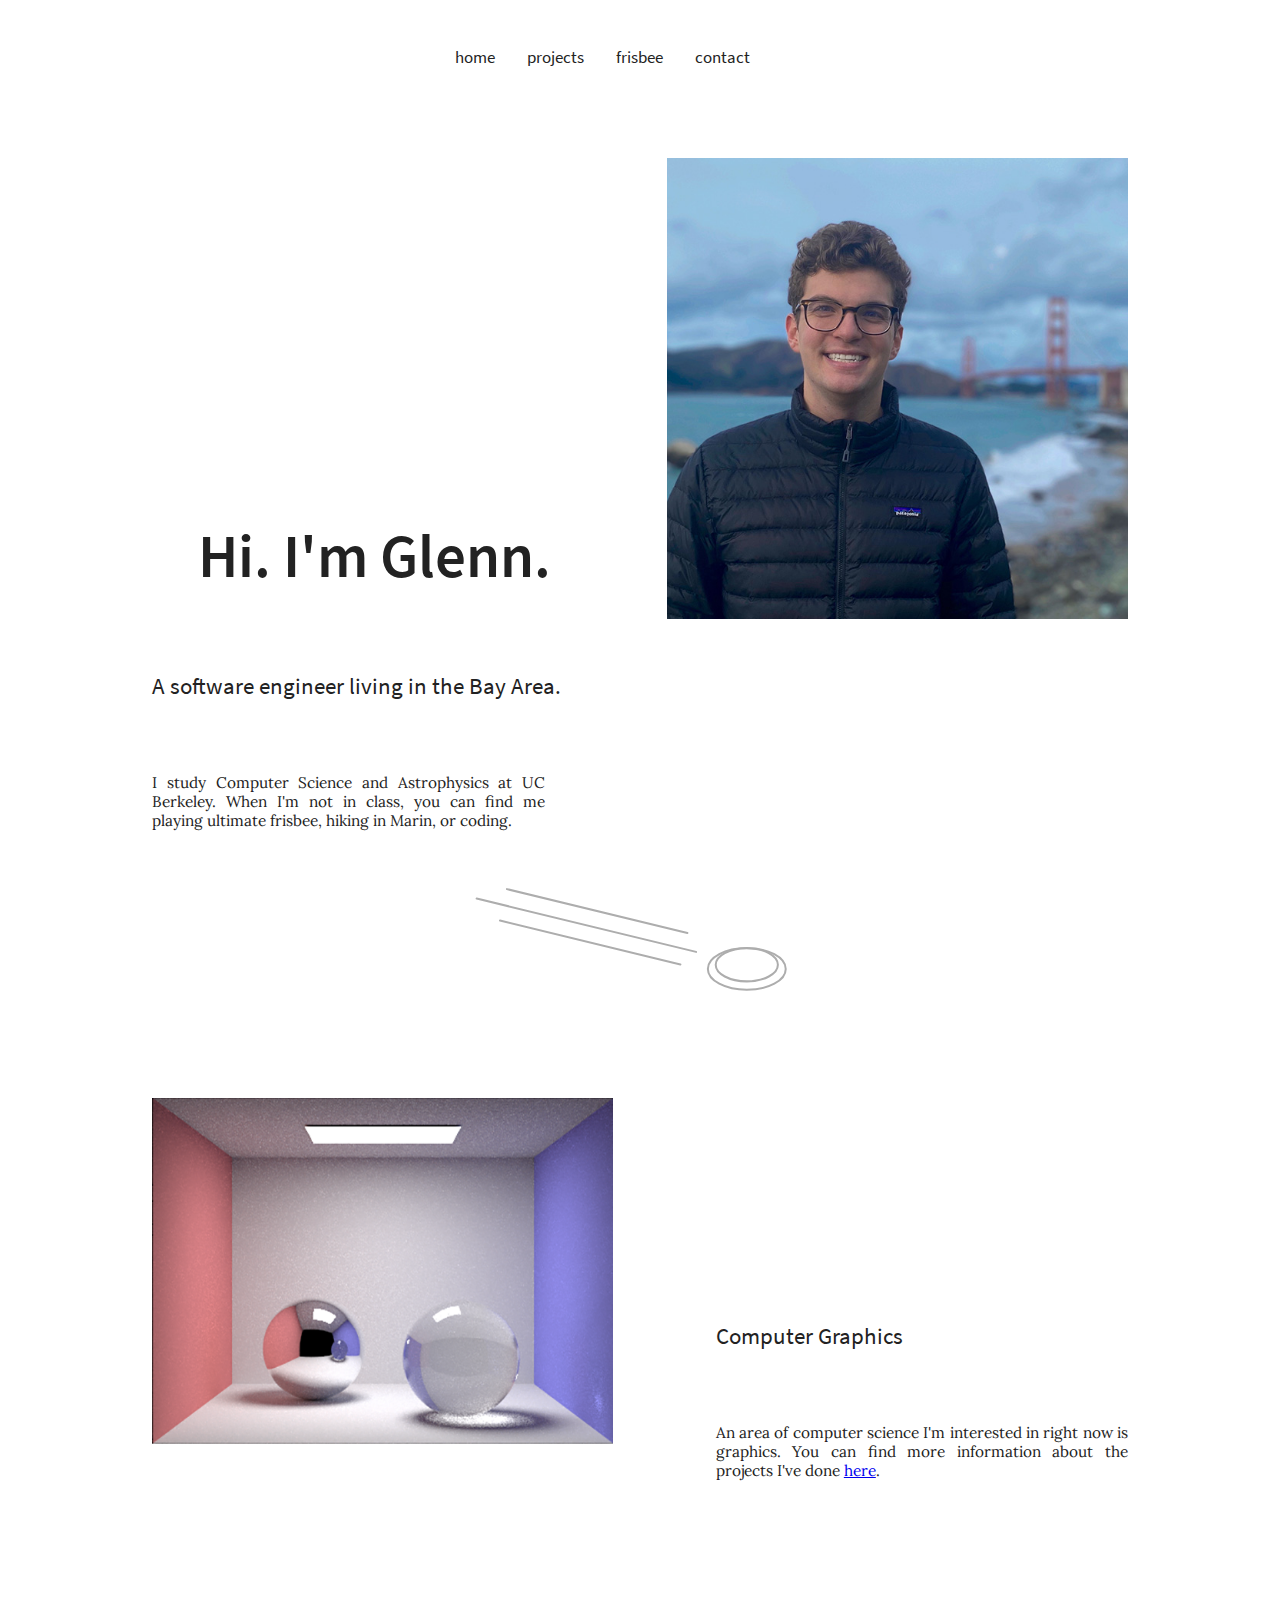
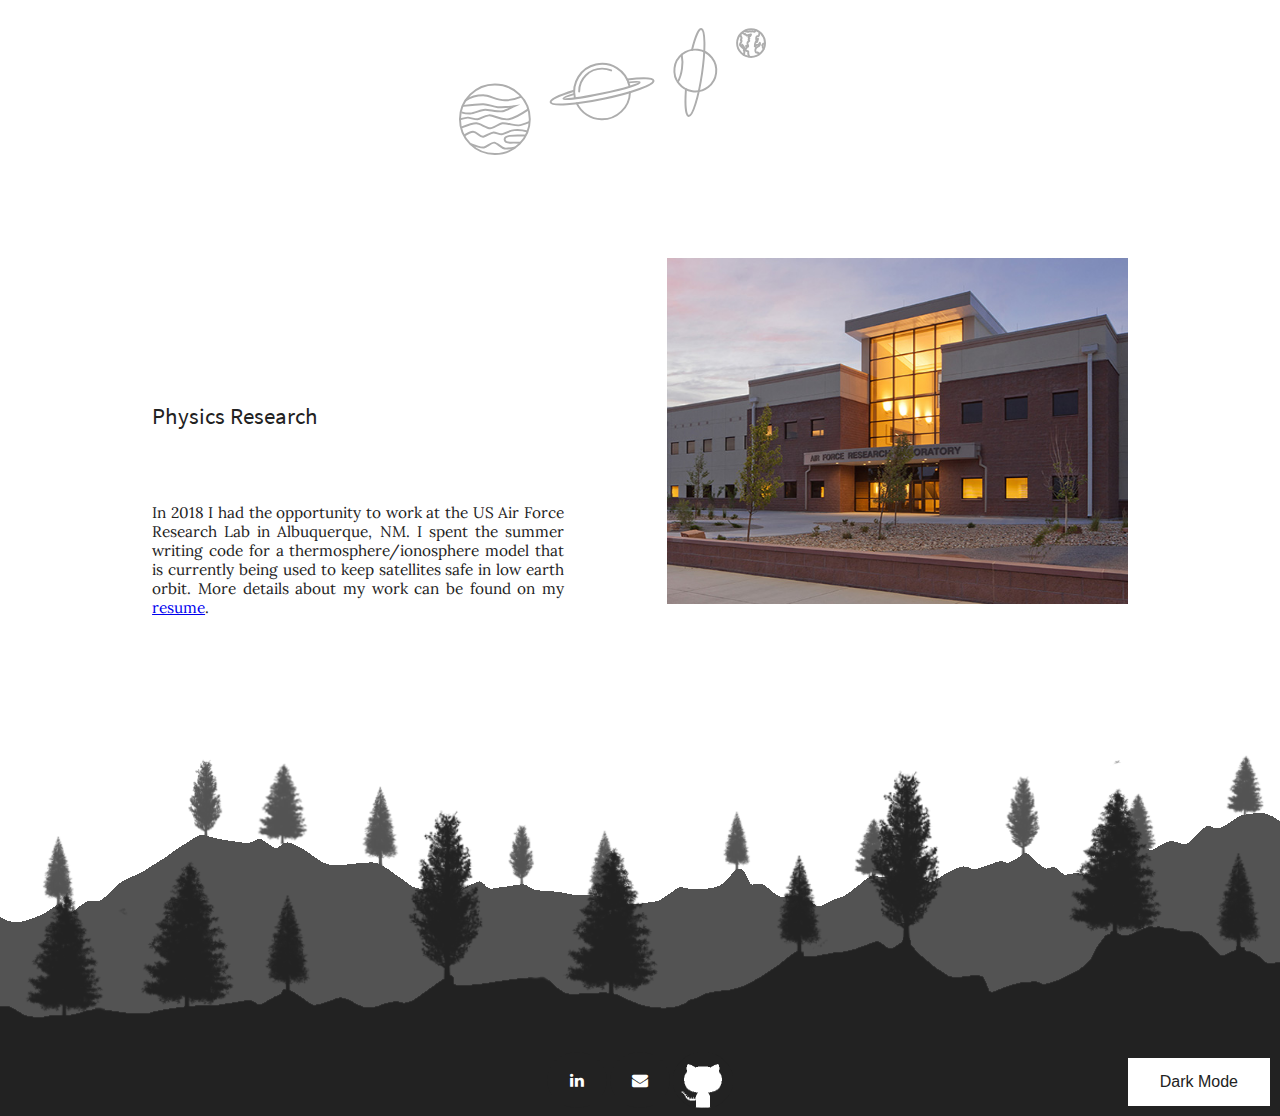
==== commit 57a0b188: "did more work on frisbee page." ====
--- a/index.html
+++ b/index.html
@@ -39,8 +39,9 @@
     I study Computer Science and Astrophysics at UC Berkeley. When I'm not in class, you can find me playing ultimate 
     frisbee, hiking in Marin, or coding.
   </p>
-  <img src="images/glenn.JPG" alt="Glenn Bridge" class="profileImage">
 </div>
+
+<img src="images/glenn.JPG" alt="Glenn Bridge" class="profileImage">
 
 <img src="images/frisbee.svg" alt="transition" class="frisbeeImage">
 
--- a/main.css
+++ b/main.css
@@ -180,13 +180,15 @@
   right: 11.4%;
   width: 100%;
   height: auto;
-  max-width: 600px;
+  /* max-width: 600px; */
+  max-width: 36vw;
 }
 
 .bigIntroText {
   position: absolute;
   font-family: titles, sans-serif;
-  font-size: 80px;
+  /* font-size: 80px; */
+  font-size: 4.8vw;
   top: 448px;
   left: 15%;
   right: 56%;
@@ -195,7 +197,8 @@
 .introText {
   position: absolute;
   font-family: subtitles, sans-serif;
-  font-size: 30px;
+  /* font-size: 30px; */
+  font-size: 1.8vw;
   top: 640px;
   left: 11.4%;
   right: 56%;
@@ -204,7 +207,8 @@
 .smallIntroText {
   position: absolute;
   font-family: bodyText, sans-serif;
-  font-size: 20px;
+  /* font-size: 20px; */
+  font-size: 1.2vw;
   top: 750px;
   left: 11.4%;
   right: 57.5%;
@@ -218,7 +222,8 @@
   right: 35%;
   width: 100%;
   height: auto;
-  max-width: 600px;
+  /* max-width: 600px; */
+  max-width: 36vw;
 }
 
 .fadein {
@@ -231,12 +236,14 @@
   position:absolute;
   left:0;
   top:0;
+  max-width: 36vw;
 }
 
 .graphicsTitle {
   position: absolute;
   font-family: subtitles, sans-serif;
-  font-size: 30px;
+  /* font-size: 30px; */
+  font-size: 1.8vw;
   top: 1290px;
   left: 56%;
   right: 11.4%;
@@ -245,7 +252,8 @@
 .graphicsText {
   position: absolute;
   font-family: bodyText, sans-serif;
-  font-size: 20px;
+  /* font-size: 20px; */
+  font-size: 1.2vw;
   top: 1400px;
   left: 56%;
   right: 11.4%;
@@ -258,7 +266,8 @@
   right: 40%;
   width: 100%;
   height: auto;
-  max-width: 400px;
+  /* max-width: 400px; */
+  max-width: 24vw;
 }
 
 .workImage {
@@ -267,13 +276,14 @@
   right: 11.4%;
   width: 100%;
   height: auto;
-  max-width: 600px;
+  max-width: 36vw;
 }
 
 .workTitle {
   position: absolute;
   font-family: subtitles, sans-serif;
-  font-size: 30px;
+  /* font-size: 30px; */
+  font-size: 1.8vw;
   top: 1970px;
   left: 11.4%;
   right: 56%;
@@ -282,7 +292,8 @@
 .workText {
   position: absolute;
   font-family: bodyText, sans-serif;
-  font-size: 20px;
+  /* font-size: 20px; */
+  font-size: 1.2vw;
   top: 2080px;
   left: 11.4%;
   right: 56%;
@@ -327,10 +338,10 @@
   animation-fill-mode: forwards;
   position: absolute;
   font-family: titles, sans-serif;
-  font-size: 80px;
-  top: 448px;
-  left: 60%;
-  right: 10%; 
+  /* font-size: 80px; */
+  font-size: 4.8vw;
+  top: 400px;
+  right: 18%; 
 } 
 
 @keyframes fadeInAnimation { 
@@ -345,57 +356,72 @@
 .frisbeeIntro {
   position: absolute;
   font-family: bodyText, sans-serif;
-  font-size: 20px;
-  top: 1000px;
-  left: 11.4%;
-  right: 56%;
+  /* font-size: 20px; */
+  font-size: 1.2vw;
+  top: 1300px;
+  left: 8%;
+  right: 64%;
   text-align: justify;
 }
 
+.frisbeeTransition {
+  position: absolute;
+  top: 640px;
+  right: 30%;
+  width: 100%;
+  height: auto;
+  /* max-width: 600px; */
+  max-width: 36vw;
+}
+
 .frisbeePictures1 {
   position: absolute;
   right: 900px;
-  top: 800px;
+  top: 950px;
 }
 
 .frisbeePictures1 img {
   position: absolute;
   left: 0;
   top: 0;
+  max-width: 24vw;
 }
 
 .frisbeePictures2 {
   position: absolute;
   right: 500px;
-  top: 800px;
+  top: 950px;
 }
 
 .frisbeePictures2 img {
   position: absolute;
   left: 0;
   top: 0;
+  max-width: 24vw;
 }
 
 .frisbeePictures3 {
   position: absolute;
   right: 900px;
-  top: 1200px;
+  top: 1350px;
 }
 
 .frisbeePictures3 img {
   position: absolute;
   left: 0;
   top: 0;
+  max-width: 24vw;
 }
 
 .frisbeePictures4 {
   position: absolute;
   right: 500px;
-  top: 1200px;
+  top: 1350px;
 }
 
 .frisbeePictures4 img {
   position: absolute;
   left: 0;
   top: 0;
+  max-width: 24vw;
 }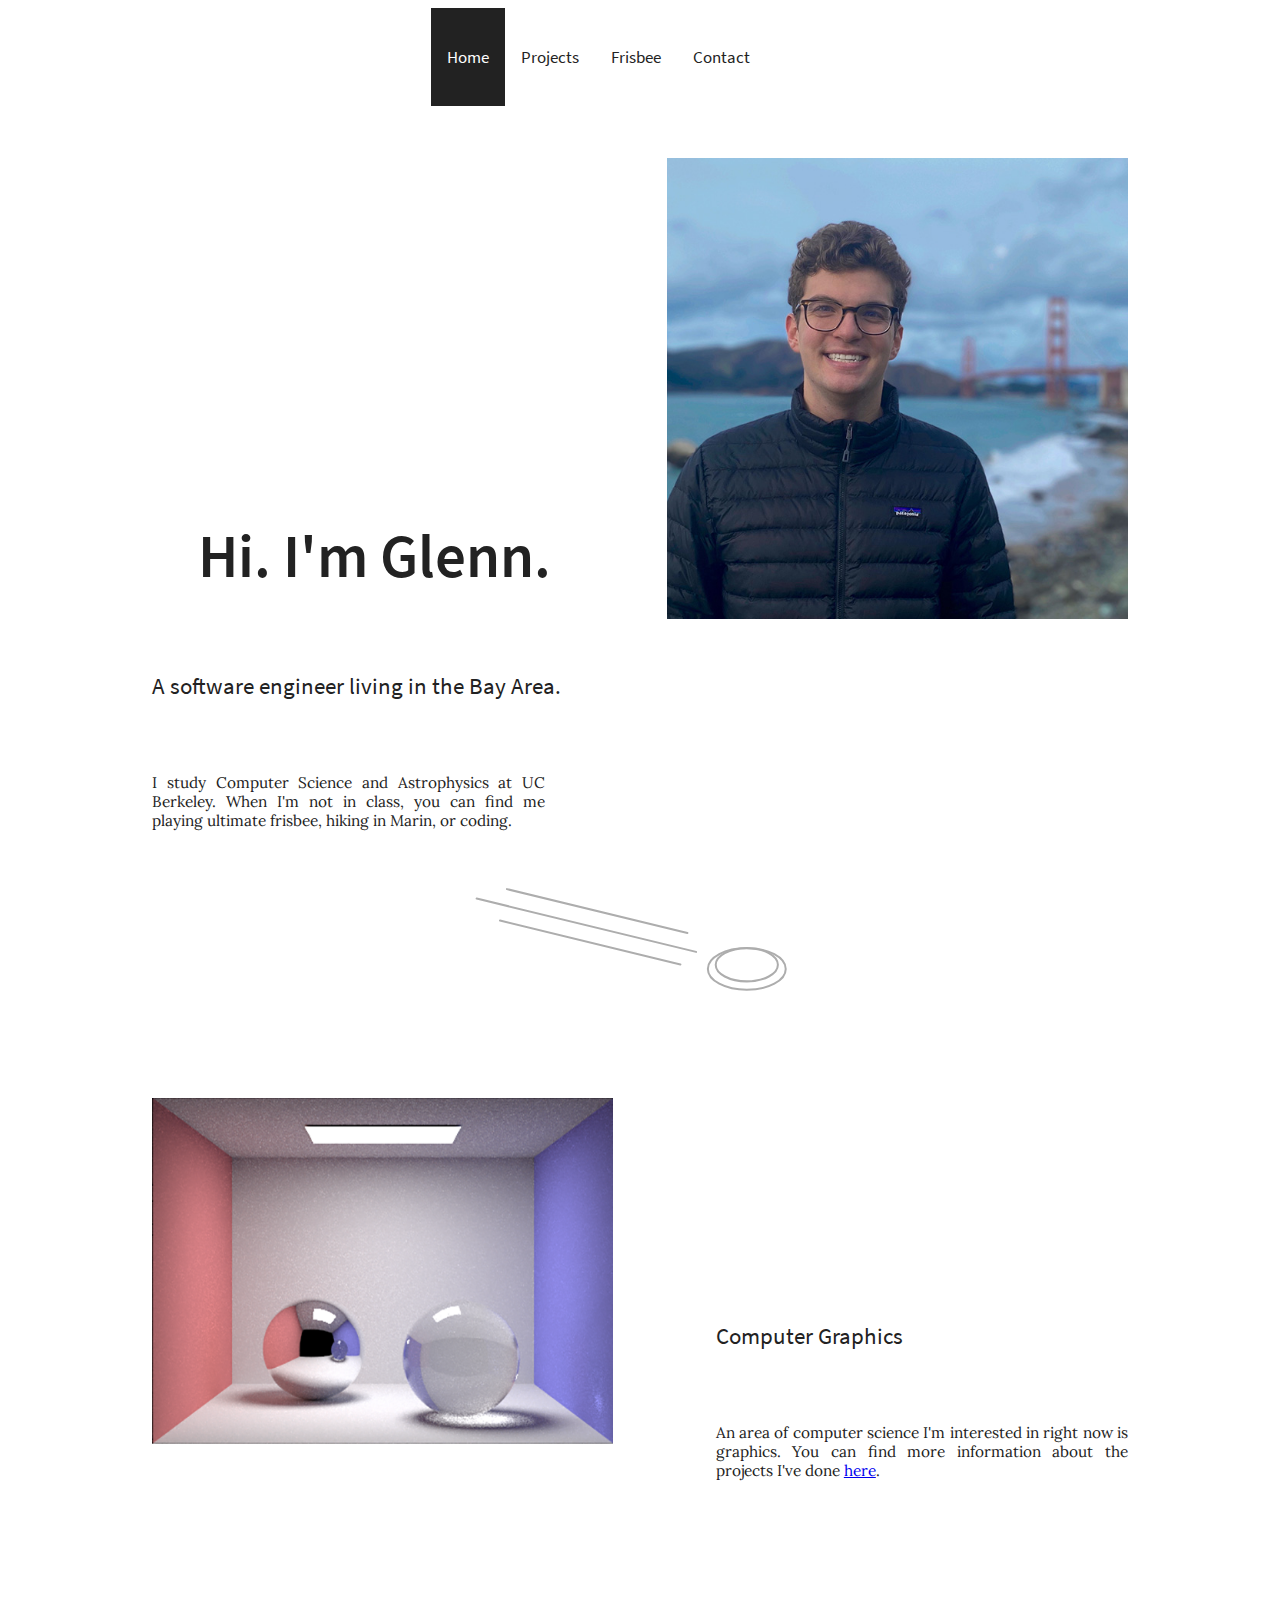
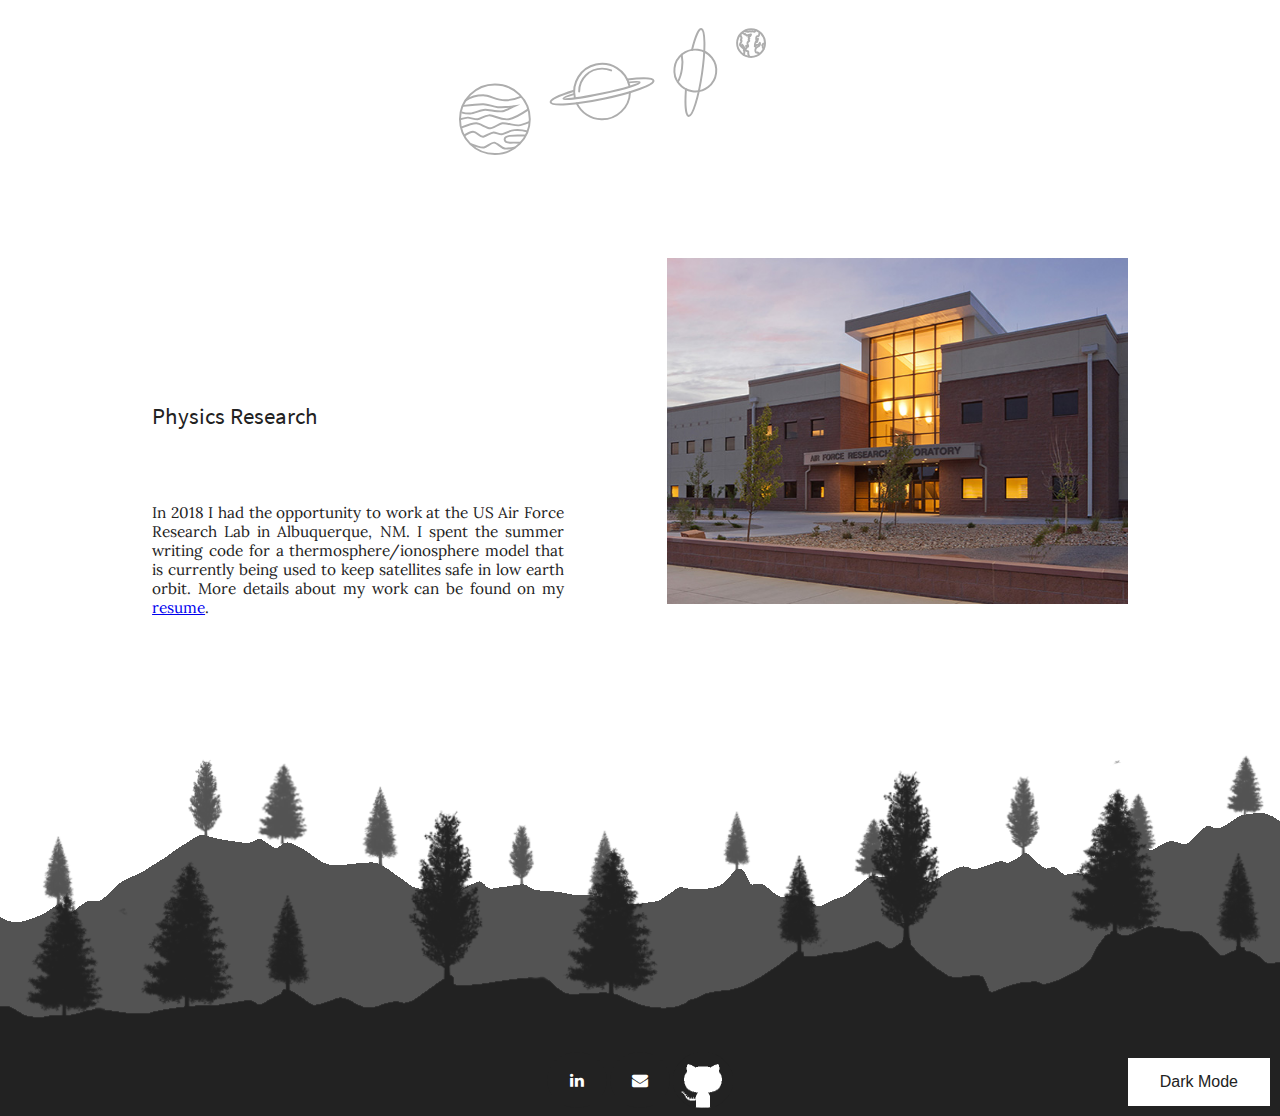
==== commit 1a7a55a2: "finished skeleton v1" ====
--- a/index.html
+++ b/index.html
@@ -18,10 +18,10 @@
 <!-- Nav bar -->
 <link rel="burger stylesheet" href="https://cdnjs.cloudflare.com/ajax/libs/font-awesome/4.7.0/css/font-awesome.min.css">
 <div class="topnav" id="myTopnav">
-  <a href="index.html" class="active">home</a>
-  <a href="projects.html" class="inactive">projects</a>
-  <a href="frisbee.html" class="inactive">frisbee</a>
-  <a href="contact.html" class="inactive">contact</a>
+  <a href="index.html" class="active">Home</a>
+  <a href="projects.html" class="inactive">Projects</a>
+  <a href="frisbee.html" class="inactive">Frisbee</a>
+  <a href="contact.html" class="inactive">Contact</a>
   <a href="javascript:void(0);" id="bars" class="icon" onclick="topNavResponsive()">
     <i class="fa fa-bars"></i>
   <!-- <div onscroll="topNavColor()"> -->
@@ -57,7 +57,7 @@
 </p>
 <p class="graphicsText">
   An area of computer science I'm interested in right now is graphics. You can find more information about the projects I've 
-  done <a href="projects.html">here</a>. 
+  done <a class="inlineLink" href="projects.html">here</a>. 
 </p>
 
 <img src="images/planets.svg" alt="transition" class="planetsImage">
@@ -69,7 +69,7 @@
 <p class="workText">
   In 2018 I had the opportunity to work at the US Air Force Research Lab in Albuquerque, NM. I spent the summer writing code 
   for a thermosphere/ionosphere model that is currently being used to keep satellites safe in low earth orbit. More details 
-  about my work can be found on my <a href="Resume.pdf">resume</a>.
+  about my work can be found on my <a class="inlineLink" href="Resume.pdf">resume</a>.
 </p>
 
 <img src="images/afrl.jpg" alt="transition" class="workImage">
--- a/main.css
+++ b/main.css
@@ -16,20 +16,14 @@
 }
 
 body {
-    font-family: subtitles, sans-serif;
-    background: white;
-    height: 2700px;
-    background-image: url("images/22bottom.png");
-    background-repeat: no-repeat;
-    background-position: 100% 100%;
-    position: relative;
-    color: var(--offBlack);
-}
-
-#date {
-  font-size: 12px;
-  font-style: italic;
-  font-weight: bold;
+  font-family: subtitles, sans-serif;
+  background: white;
+  height: 2700px;
+  background-image: url("images/22bottom.png");
+  background-repeat: no-repeat;
+  background-position: 100% 100%;
+  position: relative;
+  color: var(--offBlack);
 }
 
 .topnav {
@@ -54,13 +48,13 @@
 /* Change the color of links on hover */
 .topnav a:hover {
   background-color: var(--offBlack);
-  color: rgb(255, 255, 255);
+  color: white;
 }
 
 /* Add an active class to highlight the current page */
 .topnav a.active {
-  background-color: rgb(255, 255, 255);
-  color: var(--offBlack);
+  background-color: var(--offBlack);
+  color: white;
 }
 
 .topnav .icon {
@@ -121,7 +115,7 @@
 }
 
 .button {
-  background-color: rgb(255, 255, 255);
+  background-color: white;
   border: 2px solid var(--offBlack);
   color: var(--offBlack);
   padding: 15px 32px;
@@ -172,7 +166,7 @@
   opacity: 0.7;
 }
 
-/* ------------------------------- Home page -------------------------------*/
+/* ------------------------------- Home page ------------------------------- */
 
 .profileImage {
   position: absolute;
@@ -233,9 +227,9 @@
 }
 
 .fadein img {
-  position:absolute;
-  left:0;
-  top:0;
+  position: absolute;
+  left: 0;
+  top: 0;
   max-width: 36vw;
 }
 
@@ -300,10 +294,10 @@
   text-align: justify;
 }
 
-/* ------------------------------- Frisbee page -------------------------------*/
+/* ------------------------------- Frisbee page ------------------------------- */
 
 #frisbeeBody {
-  height: 2900px;
+  height: 2800px;
 }
 
 .myVideo video { 
@@ -317,9 +311,8 @@
 .ugmoImage {
   position: absolute;
   bottom: 400px;
-  right: 5%;
-  left: 5%;
-  width: 90%;
+  left: 7.5vw;
+  width: 85vw;
   height: auto;
 }
 
@@ -328,7 +321,7 @@
 }
 
 .ugmoCaption {
-  margin-top: 2500px;
+  margin-top: 2400px;
   display: inline-block;
 }
 
@@ -376,52 +369,165 @@
 
 .frisbeePictures1 {
   position: absolute;
-  right: 900px;
-  top: 950px;
+  right: 55vw;
+  bottom: 1450px;
 }
 
 .frisbeePictures1 img {
+  position: absolute;
+  left: 0;
+  bottom: 0;
+  max-width: 24vw;
+}
+
+.frisbeePictures2 {
+  position: absolute;
+  right: 31.2vw;
+  bottom: 1450px;
+}
+
+.frisbeePictures2 img {
+  position: absolute;
+  left: 0;
+  bottom: 0;
+  max-width: 24vw;
+}
+
+.frisbeePictures3 {
+  position: absolute;
+  right: 55vw;
+  top: 1350px;
+}
+
+.frisbeePictures3 img {
   position: absolute;
   left: 0;
   top: 0;
   max-width: 24vw;
 }
 
-.frisbeePictures2 {
-  position: absolute;
-  right: 500px;
-  top: 950px;
-}
-
-.frisbeePictures2 img {
+.frisbeePictures4 {
+  position: absolute;
+  right: 31.2vw;
+  top: 1350px;
+}
+
+.frisbeePictures4 img {
   position: absolute;
   left: 0;
   top: 0;
   max-width: 24vw;
 }
 
-.frisbeePictures3 {
-  position: absolute;
-  right: 900px;
-  top: 1350px;
-}
-
-.frisbeePictures3 img {
-  position: absolute;
-  left: 0;
-  top: 0;
-  max-width: 24vw;
-}
-
-.frisbeePictures4 {
-  position: absolute;
-  right: 500px;
-  top: 1350px;
-}
-
-.frisbeePictures4 img {
-  position: absolute;
-  left: 0;
-  top: 0;
-  max-width: 24vw;
+/* ------------------------------- Contact page ------------------------------- */
+
+#contactBody {
+  height: 100vh;
+}
+
+#contactThanks {
+  position: absolute;
+  font-family: bodyText, sans-serif;
+  /* font-size: 20px; */
+  font-size: 1.2vw;
+  top: 35vh;
+  left: 11.4%;
+  right: 57.5%;
+  text-align: justify;
+}
+
+.resumeButton {
+  position: absolute;
+  right: 25vw;
+  top: 32vh;
+  background-color: var(--offBlack);
+  border: none;
+  color: white;
+  padding: 70px 32px;
+  text-align: center;
+  font-size: 16px;
+  opacity: 0.8;
+  transition: 0.3s;
+  display: inline-block;
+  text-decoration: none;
+  cursor: pointer;
+}
+
+.resumeButton:hover {opacity: 1}
+
+/* ------------------------------- Projects page ------------------------------- */
+
+#projectBody {
+  height: 225vh;
+}
+
+#proj1container {
+  left: -20vw;
+  top: 20vh;
+  opacity: 0.9;
+  transition: 0.3s;
+  position: relative;
+  text-align: center;
+  color: white;
+  font-size: 6vw;
+  font: subtitles, sans-serif;
+}
+
+#proj1container:hover {
+  opacity: 1
+}
+
+.centered {
+  position: absolute;
+  top: 45%;
+  left: 50%;
+  transform: translate(-50%, -50%);
+}
+
+#proj2container {
+  right: -20vw;
+  top: 35vh;
+  opacity: 0.9;
+  transition: 0.3s;
+  position: relative;
+  text-align: center;
+  color: white;
+  font-size: 6vw;
+  font: subtitles, sans-serif;
+}
+
+#proj2container:hover {
+  opacity: 1
+}
+
+#proj3-1container {
+  left: -20vw;
+  top: 50vh;
+  opacity: 0.9;
+  transition: 0.3s;
+  position: relative;
+  text-align: center;
+  color: white;
+  font-size: 6vw;
+  font: subtitles, sans-serif;
+}
+
+#proj3-1container:hover {
+  opacity: 1
+}
+
+#proj3-2container {
+  right: -20vw;
+  top: 65vh;
+  opacity: 0.9;
+  transition: 0.3s;
+  position: relative;
+  text-align: center;
+  color: white;
+  font-size: 6vw;
+  font: subtitles, sans-serif;
+}
+
+#proj3-2container:hover {
+  opacity: 1
 }--- a/main-dark.css
+++ b/main-dark.css
@@ -2,69 +2,67 @@
   --offBlack: #222222;
 }
 
+@font-face {
+  font-family: titles;
+  src: url("fonts/Title.ttf");
+}
+@font-face {
+  font-family: subtitles;
+  src: url("fonts/Subtitle.ttf");
+}
+@font-face {
+  font-family: bodyText;
+  src: url("fonts/Lora.ttf");
+}
+
 body {
-    margin-top: 60px;
-    font-family: helvetica;
-    background: var(--offBlack);
-    height: 770px;
-    background-image: url("images/22bottom.png"), linear-gradient(var(--offBlack) 5%, #767676 77%);
-    background-repeat: no-repeat;
-    background-position: right bottom;
-    position: relative;
-    color: white;
-}
-
-body.vidBody {
-  margin-left: 0;
-  margin-right: 0;
-}
-
-ul {
-  font-family: monospace;
-}
-li {
-  list-style: circle;
-}
-
-.list {
-  list-style: square;
-}
-
-#date {
-  font-size: 12px;
-  font-style: italic;
-  font-weight: bold;
+  font-family: subtitles, sans-serif;
+  background: var(--offBlack);
+  height: 2700px;
+  background-image: url("images/22bottom.png");
+  background-repeat: no-repeat;
+  background-position: 100% 100%;
+  position: relative;
+  color: white;
+}
+
+a.inlineLink:visited {
+  color: rgb(153, 85, 218);
+}
+
+a.inlineLink {
+  color: rgb(83, 172, 255);
 }
 
 .topnav {
   background-color: var(--offBlack);
   overflow: hidden;
-  position: fixed;
-  top: 0;
-  left: 0;
-  width: 100%;
+  float: none;
+  position: absolute;
+  right: 40%;
 }
 
 /* Style the links inside the navigation bar */
 .topnav a {
   float: left;
   display: block;
-  color: #ffffff;
-  text-align: center;
-  padding: 14px 16px;
+  color: white;
+  text-align: center;
+  padding: 38px 16px;
   text-decoration: none;
   font-size: 17px;
+  font-family: subtitles, sans-serif;
 }
 
 /* Change the color of links on hover */
 .topnav a:hover {
-  background-color: var(--offBlack);
-  color: rgb(255, 255, 255);
+  background-color: white;
+  color: var(--offBlack);
 }
 
 /* Add an active class to highlight the current page */
 .topnav a.active {
-  background-color: rgb(255, 255, 255);
+  background-color: white;
   color: var(--offBlack);
 }
 
@@ -126,9 +124,9 @@
 
 .button {
   background-color: var(--offBlack);
-  border: 2px solid rgb(255, 255, 255);
+  border: 2px solid white;
+  color: white;
   padding: 15px 32px;
-  color: white;
   text-align: center;
   text-decoration: none;
   display: inline-block;
@@ -139,6 +137,7 @@
   right: 0;
   z-index: 1;
 }
+
 .button:hover {
   background-color: rgb(255, 255, 255);
   color: var(--offBlack);
@@ -147,22 +146,9 @@
 footer {
   position: absolute;
   text-align: center;
-  bottom:0;
+  bottom: 0;
   width: 100%;
   z-index: 0;
-}
-
-.myVideo { 
-  height: 500px;
-}
-
-.myVideo video { 
-  width: 100%;
-  height: auto;
-  position: absolute;
-  left: 0;
-  top: 0;
-  z-index: -999;
 }
 
 .fa.social {
@@ -174,49 +160,394 @@
   border-radius: 50%;
   color: white;
 }
+
 #github {
   position: relative;
   bottom: -22px;
 }
+
 #github:hover {
   opacity: 0.7;
 }
+
 .fa:hover {
   opacity: 0.7;
 }
 
-.flex-container {
-  display: flex;
-}
-
-.flex-item {
-  padding-top: 1em;
-  padding-left: 1em;
-  padding-right: 10em;
-  box-sizing: border-box;
-  height: 160px;
+/* ------------------------------- Home page ------------------------------- */
+
+.profileImage {
+  position: absolute;
+  top: 150px; 
+  right: 11.4%;
   width: 100%;
-  display:flex;
-}
-
-p.info {
-  font-family: Arial, Helvetica, sans-serif;
-  text-align: center;
-  font-size: 220%;
-}
-
-.imageResponsive {
-    width: 100%;
-    height: auto;
-    max-width: 600px;
-}
-
-a.inlineLink:visited {
-  color: rgb(153, 85, 218);
-}
-
-.resume-flex-item {
-  padding-top: 1em;
-  padding-left: 25%;
-  padding-right: 10em;
+  height: auto;
+  /* max-width: 600px; */
+  max-width: 36vw;
+}
+
+.bigIntroText {
+  color: white;
+  position: absolute;
+  font-family: titles, sans-serif;
+  /* font-size: 80px; */
+  font-size: 4.8vw;
+  top: 448px;
+  left: 15%;
+  right: 56%;
+}
+
+.introText {
+  color: white;
+  position: absolute;
+  font-family: subtitles, sans-serif;
+  /* font-size: 30px; */
+  font-size: 1.8vw;
+  top: 640px;
+  left: 11.4%;
+  right: 56%;
+}
+
+.smallIntroText {
+  color: white;
+  position: absolute;
+  font-family: bodyText, sans-serif;
+  /* font-size: 20px; */
+  font-size: 1.2vw;
+  top: 750px;
+  left: 11.4%;
+  right: 57.5%;
+  text-align: justify;
+}
+
+.frisbeeImage {
+  position: absolute;
+  transform: scaleX(-1);
+  top: 820px;
+  right: 35%;
+  width: 100%;
+  height: auto;
+  /* max-width: 600px; */
+  max-width: 36vw;
+}
+
+.fadein {
+  position: absolute;
+  top: 1090px;
+  left: 11.4%;
+}
+
+.fadein img {
+  position: absolute;
+  left: 0;
+  top: 0;
+  max-width: 36vw;
+}
+
+.graphicsTitle {
+  color: white;
+  position: absolute;
+  font-family: subtitles, sans-serif;
+  /* font-size: 30px; */
+  font-size: 1.8vw;
+  top: 1290px;
+  left: 56%;
+  right: 11.4%;
+}
+
+.graphicsText {
+  color: white;
+  position: absolute;
+  font-family: bodyText, sans-serif;
+  /* font-size: 20px; */
+  font-size: 1.2vw;
+  top: 1400px;
+  left: 56%;
+  right: 11.4%;
+  text-align: justify;
+}
+
+.planetsImage {
+  position: absolute;
+  top: 1620px;
+  right: 40%;
+  width: 100%;
+  height: auto;
+  /* max-width: 400px; */
+  max-width: 24vw;
+}
+
+.workImage {
+  position: absolute;
+  top: 1850px; 
+  right: 11.4%;
+  width: 100%;
+  height: auto;
+  max-width: 36vw;
+}
+
+.workTitle {
+  color: white;
+  position: absolute;
+  font-family: subtitles, sans-serif;
+  /* font-size: 30px; */
+  font-size: 1.8vw;
+  top: 1970px;
+  left: 11.4%;
+  right: 56%;
+}
+
+.workText {
+  color: white;
+  position: absolute;
+  font-family: bodyText, sans-serif;
+  /* font-size: 20px; */
+  font-size: 1.2vw;
+  top: 2080px;
+  left: 11.4%;
+  right: 56%;
+  text-align: justify;
+}
+
+/* ------------------------------- Frisbee page ------------------------------- */
+
+
+#frisbeeBody {
+  height: 2800px;
+}
+
+.myVideo video { 
+  position: absolute;
+  top: 150px;
+  left: 8%;
+  width: 50%;
+  height: auto;
+}
+
+.ugmoImage {
+  position: absolute;
+  bottom: 400px;
+  left: 7.5vw;
+  width: 85vw;
+  height: auto;
+}
+
+.ugmoContainer {
+  text-align: center;
+}
+
+.ugmoCaption {
+  color: white;
+  margin-top: 2400px;
+  display: inline-block;
+}
+
+.frisbeeTitle { 
+  color: white;
+  animation: fadeInAnimation ease 4s; 
+  animation-iteration-count: 1; 
+  animation-fill-mode: forwards;
+  position: absolute;
+  font-family: titles, sans-serif;
+  /* font-size: 80px; */
+  font-size: 4.8vw;
+  top: 400px;
+  right: 18%; 
+} 
+
+@keyframes fadeInAnimation { 
+  0% { 
+    opacity: 0; 
+  }
+  100% { 
+    opacity: 1; 
+  } 
+}
+
+.frisbeeIntro {
+  color: white;
+  position: absolute;
+  font-family: bodyText, sans-serif;
+  /* font-size: 20px; */
+  font-size: 1.2vw;
+  top: 1300px;
+  left: 8%;
+  right: 64%;
+  text-align: justify;
+}
+
+.frisbeeTransition {
+  position: absolute;
+  top: 640px;
+  right: 30%;
+  width: 100%;
+  height: auto;
+  /* max-width: 600px; */
+  max-width: 36vw;
+}
+
+.frisbeePictures1 {
+  position: absolute;
+  right: 55vw;
+  bottom: 1450px;
+}
+
+.frisbeePictures1 img {
+  position: absolute;
+  left: 0;
+  bottom: 0;
+  max-width: 24vw;
+}
+
+.frisbeePictures2 {
+  position: absolute;
+  right: 31.2vw;
+  bottom: 1450px;
+}
+
+.frisbeePictures2 img {
+  position: absolute;
+  left: 0;
+  bottom: 0;
+  max-width: 24vw;
+}
+
+.frisbeePictures3 {
+  position: absolute;
+  right: 55vw;
+  top: 1350px;
+}
+
+.frisbeePictures3 img {
+  position: absolute;
+  left: 0;
+  top: 0;
+  max-width: 24vw;
+}
+
+.frisbeePictures4 {
+  position: absolute;
+  right: 31.2vw;
+  top: 1350px;
+}
+
+.frisbeePictures4 img {
+  position: absolute;
+  left: 0;
+  top: 0;
+  max-width: 24vw;
+}
+
+/* ------------------------------- Contact page ------------------------------- */
+
+#contactBody {
+  height: 100vh;
+}
+
+#contactThanks {
+  color: white;
+  position: absolute;
+  font-family: bodyText, sans-serif;
+  /* font-size: 20px; */
+  font-size: 1.2vw;
+  top: 35vh;
+  left: 11.4%;
+  right: 57.5%;
+  text-align: justify;
+}
+
+.resumeButton {
+  position: absolute;
+  right: 25vw;
+  top: 32vh;
+  background-color: white;;
+  border: none;
+  color: var(--offBlack);
+  padding: 70px 32px;
+  text-align: center;
+  font-size: 16px;
+  opacity: 0.8;
+  transition: 0.3s;
+  display: inline-block;
+  text-decoration: none;
+  cursor: pointer;
+}
+
+.resumeButton:hover {opacity: 1}
+
+/* ------------------------------- Projects page ------------------------------- */
+
+#projectBody {
+  height: 225vh;
+}
+
+#proj1container {
+  left: -20vw;
+  top: 20vh;
+  opacity: 0.8;
+  transition: 0.3s;
+  position: relative;
+  text-align: center;
+  color: white;
+  font-size: 6vw;
+  font: subtitles, sans-serif;
+}
+
+#proj1container:hover {
+  opacity: 1
+}
+
+.centered {
+  position: absolute;
+  top: 45%;
+  left: 50%;
+  transform: translate(-50%, -50%);
+}
+
+#proj2container {
+  right: -20vw;
+  top: 35vh;
+  opacity: 0.8;
+  transition: 0.3s;
+  position: relative;
+  text-align: center;
+  color: white;
+  font-size: 6vw;
+  font: subtitles, sans-serif;
+}
+
+#proj2container:hover {
+  opacity: 1
+}
+
+#proj3-1container {
+  left: -20vw;
+  top: 50vh;
+  opacity: 0.8;
+  transition: 0.3s;
+  position: relative;
+  text-align: center;
+  color: white;
+  font-size: 6vw;
+  font: subtitles, sans-serif;
+}
+
+#proj3-1container:hover {
+  opacity: 1
+}
+
+#proj3-2container {
+  right: -20vw;
+  top: 65vh;
+  opacity: 0.8;
+  transition: 0.3s;
+  position: relative;
+  text-align: center;
+  color: white;
+  font-size: 6vw;
+  font: subtitles, sans-serif;
+}
+
+#proj3-2container:hover {
+  opacity: 1
 }